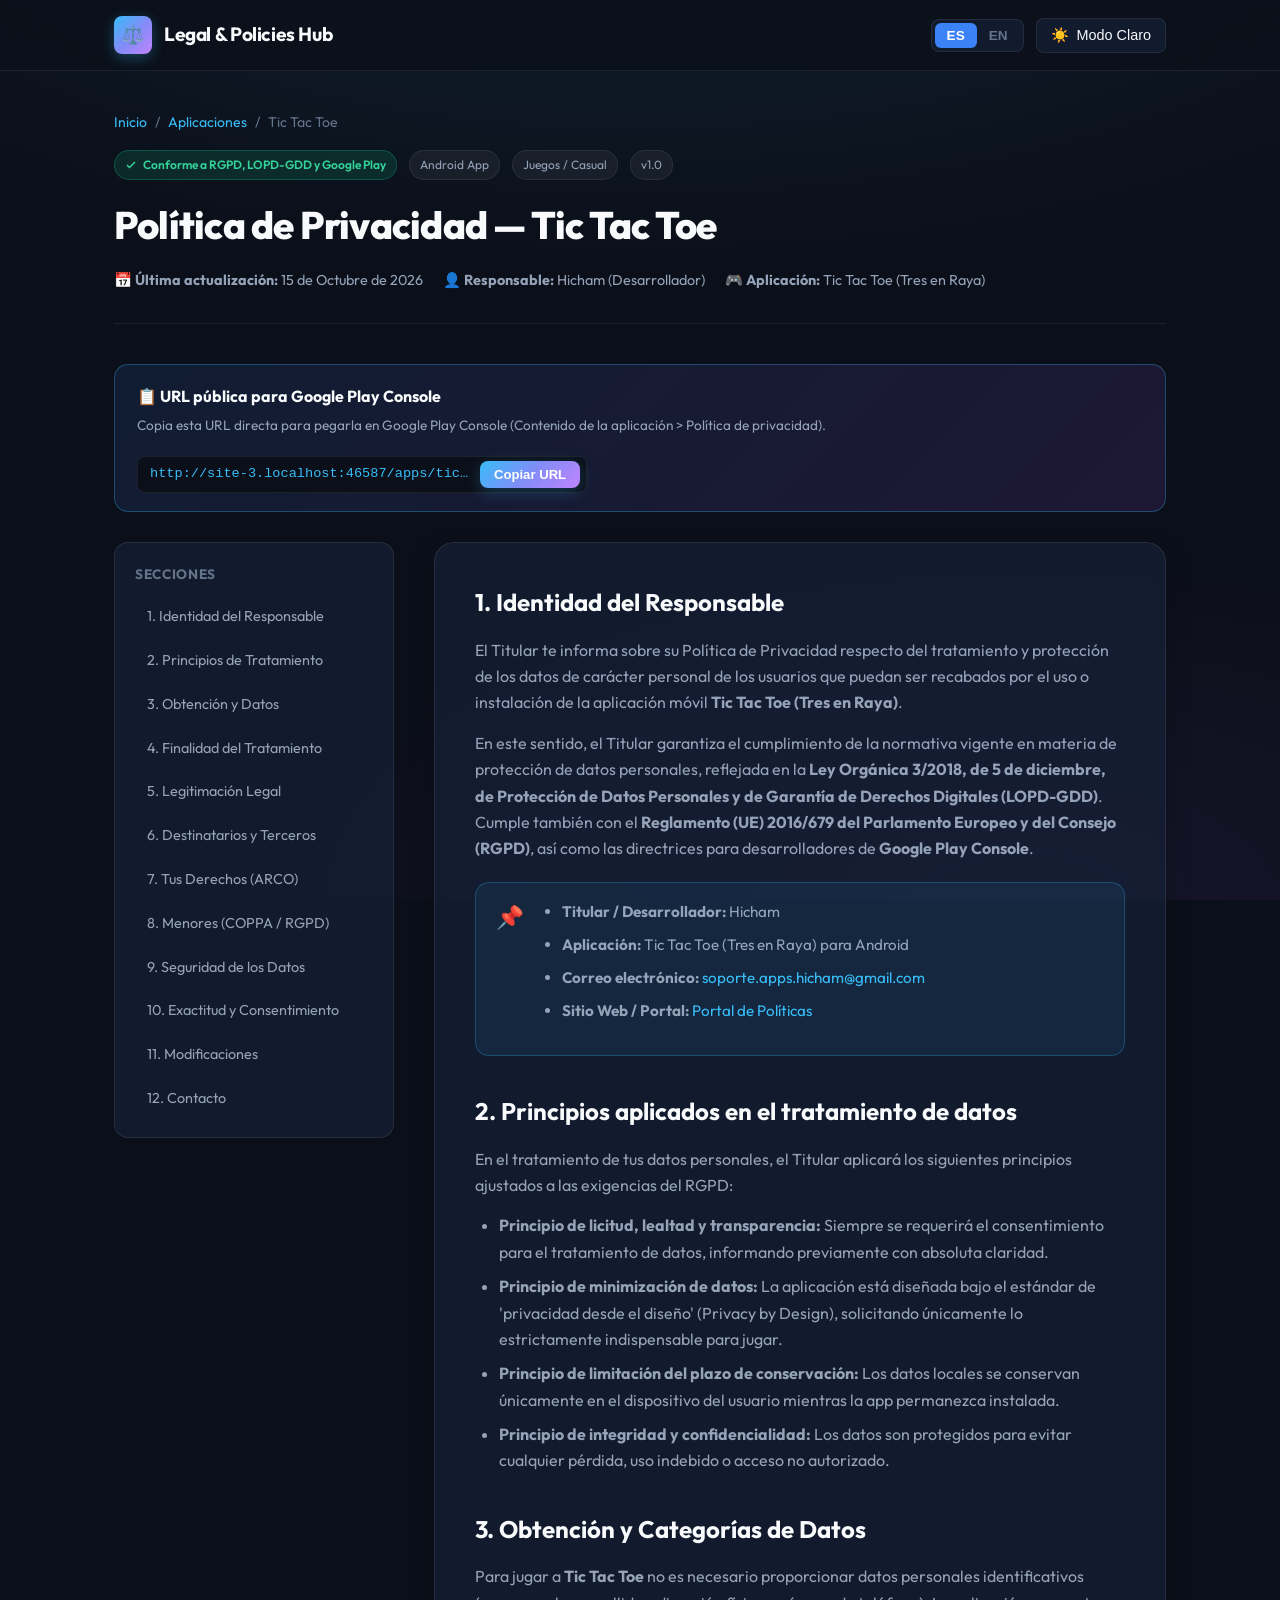
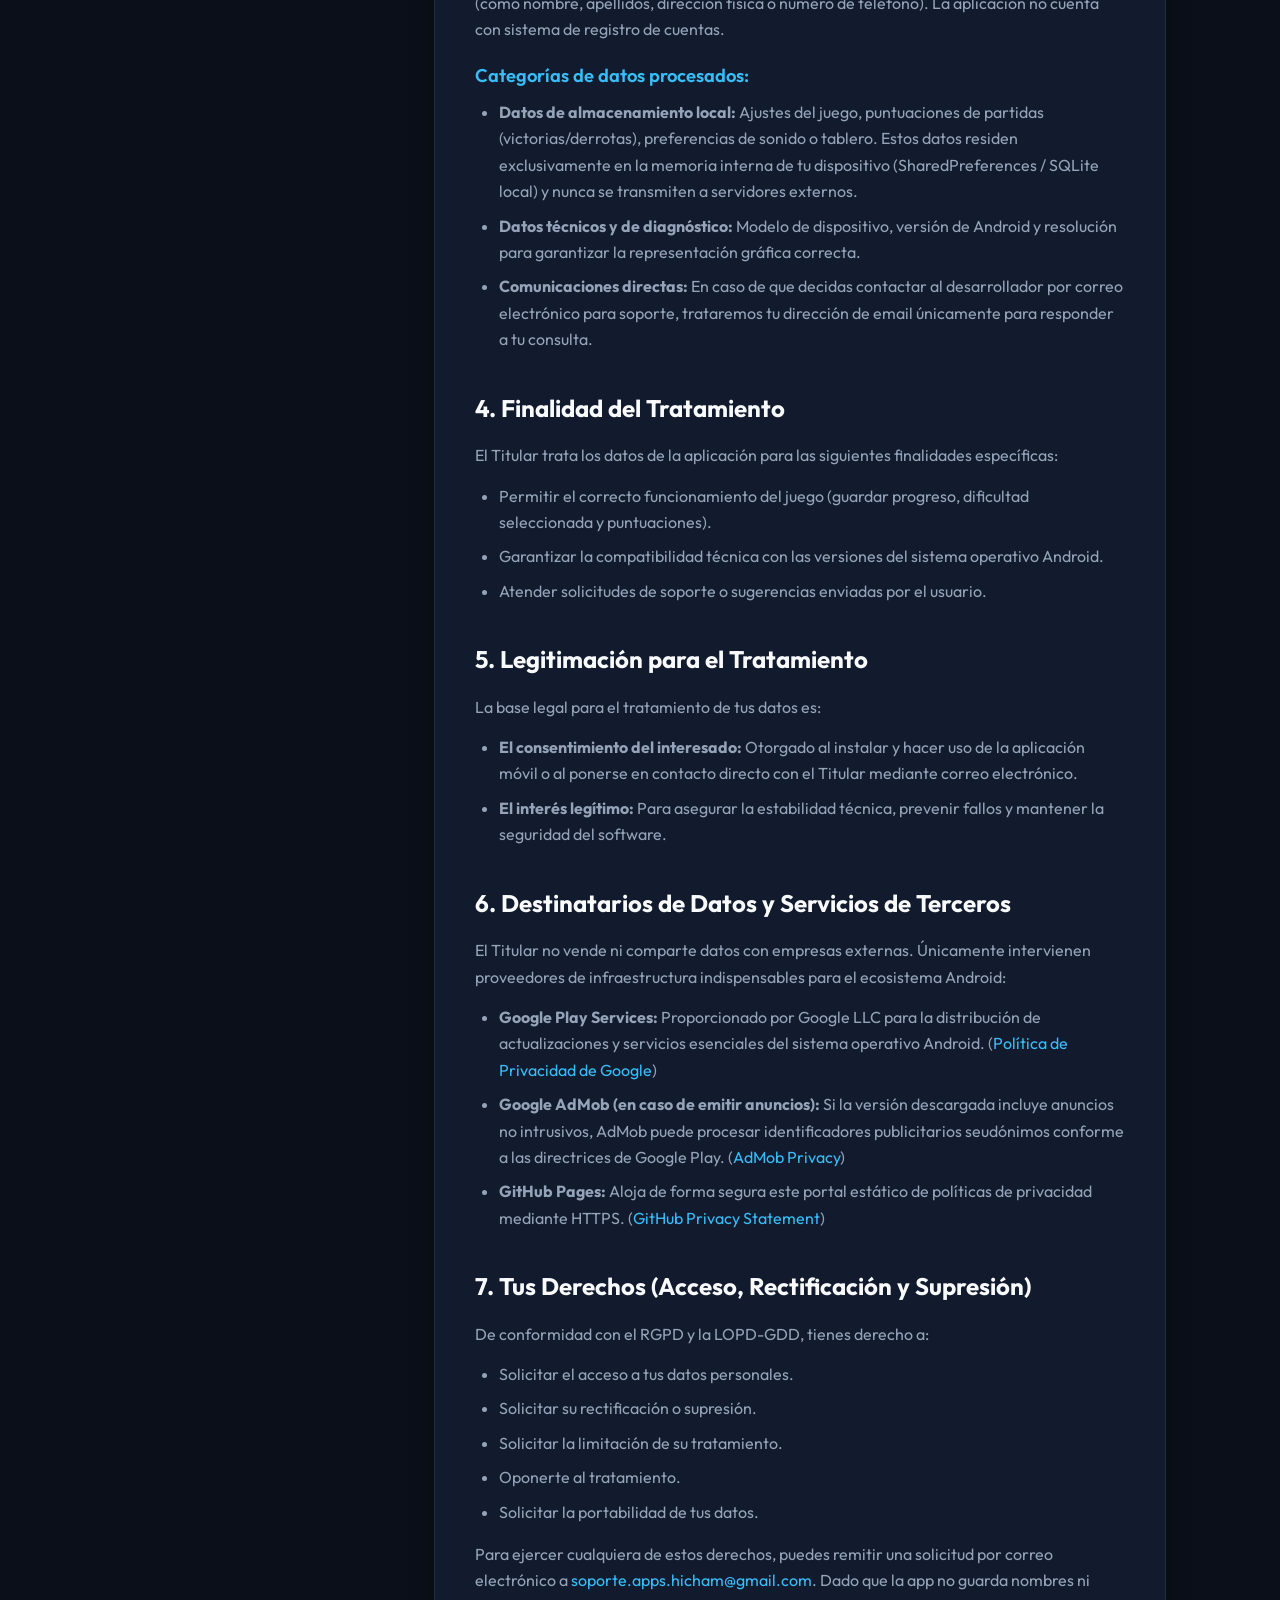
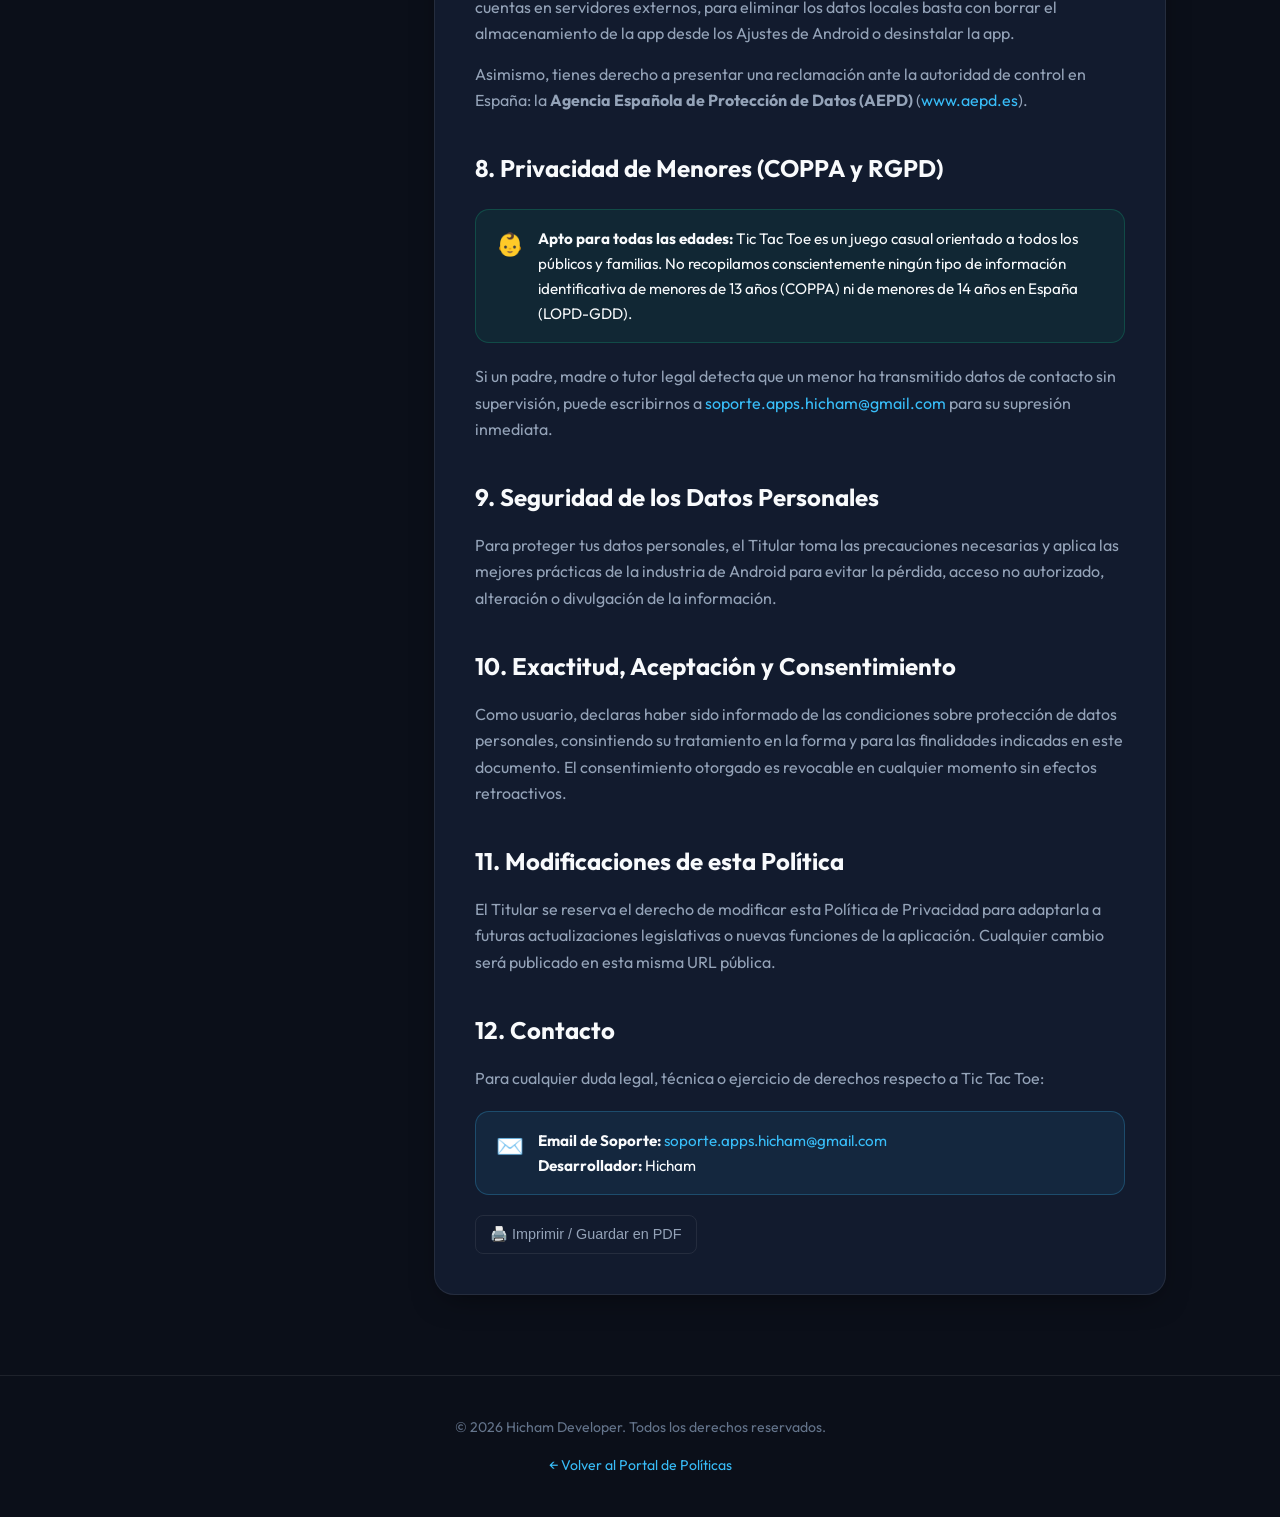
==== apps/tic-tac-toe/index.html @ a48955bd "feat: tic tac toe" ====
<!DOCTYPE html>
<html lang="es">
<head>
  <meta charset="UTF-8">
  <meta name="viewport" content="width=device-width, initial-scale=1.0">
  <title>Política de Privacidad | Tic Tac Toe (Tres en Raya)</title>
  <meta name="description" content="Política de Privacidad oficial para la app Tic Tac Toe conforme al RGPD (UE 2016/679), LOPD-GDD (Ley Orgánica 3/2018) y directrices de Google Play Console.">
  <link rel="preconnect" href="https://fonts.googleapis.com">
  <link rel="preconnect" href="https://fonts.gstatic.com" crossorigin>
  <link href="https://fonts.googleapis.com/css2?family=Outfit:wght@400;500;600;700;800&family=Inter:wght@400;500;600&display=swap" rel="stylesheet">
  <link rel="stylesheet" href="../../assets/css/styles.css">
</head>
<body>

  <!-- Navigation -->
  <header class="navbar">
    <div class="container nav-content">
      <a href="../../index.html" class="brand-link">
        <div class="brand-icon">⚖️</div>
        <div>
          <span class="brand-title">Legal & Policies Hub</span>
        </div>
      </a>
      <div class="nav-actions">
        <div class="lang-selector">
          <button type="button" class="lang-btn active" data-lang="es" onclick="setLanguage('es')">ES</button>
          <button type="button" class="lang-btn" data-lang="en" onclick="setLanguage('en')">EN</button>
        </div>
        <button id="theme-toggle-btn" class="control-btn" onclick="toggleTheme()" aria-label="Cambiar tema">
          <span>☀️</span> Modo Claro
        </button>
      </div>
    </div>
  </header>

  <main class="container">
    <!-- Header -->
    <section class="policy-header">
      <nav class="policy-breadcrumb" aria-label="Migas de pan">
        <a href="../../index.html" data-lang-es="Inicio" data-lang-en="Home">Inicio</a>
        <span>/</span>
        <a href="../../index.html#apps-container" data-lang-es="Aplicaciones" data-lang-en="Apps">Aplicaciones</a>
        <span>/</span>
        <span>Tic Tac Toe</span>
      </nav>

      <div class="policy-badge-row">
        <span class="status-badge">
          <svg width="12" height="12" viewBox="0 0 24 24" fill="none" stroke="currentColor" stroke-width="3"><polyline points="20 6 9 17 4 12"></polyline></svg>
          <span data-lang-es="Conforme a RGPD, LOPD-GDD y Google Play" data-lang-en="GDPR, LOPD-GDD & Google Play Compliant">Conforme a RGPD, LOPD-GDD y Google Play</span>
        </span>
        <span class="tag-badge">Android App</span>
        <span class="tag-badge" data-lang-es="Juegos / Casual" data-lang-en="Casual Games">Juegos / Casual</span>
        <span class="tag-badge">v1.0</span>
      </div>

      <h1 class="policy-title" data-lang-es="Política de Privacidad — Tic Tac Toe" data-lang-en="Privacy Policy — Tic Tac Toe">
        Política de Privacidad — Tic Tac Toe
      </h1>

      <div class="policy-meta-info">
        <div>📅 <strong data-lang-es="Última actualización:" data-lang-en="Last updated:">Última actualización:</strong> 15 de Octubre de 2026</div>
        <div>👤 <strong data-lang-es="Responsable:" data-lang-en="Data Controller:">Responsable:</strong> Hicham (Desarrollador)</div>
        <div>🎮 <strong data-lang-es="Aplicación:" data-lang-en="Application:">Aplicación:</strong> Tic Tac Toe (Tres en Raya)</div>
      </div>
    </section>

    <!-- Google Play Direct Copy Banner -->
    <div class="google-play-banner">
      <div class="banner-text">
        <h4 data-lang-es="📋 URL pública para Google Play Console" data-lang-en="📋 Public URL for Google Play Console">📋 URL pública para Google Play Console</h4>
        <p data-lang-es="Copia esta URL directa para pegarla en Google Play Console (Contenido de la aplicación &gt; Política de privacidad)." data-lang-en="Copy this direct URL to paste into Google Play Console (App Content &gt; Privacy Policy).">
          Copia esta URL directa para pegarla en Google Play Console (Contenido de la aplicación &gt; Política de privacidad).
        </p>
      </div>
      <div class="url-box">
        <code id="current-page-url">https://tu-usuario.github.io/politics/apps/tic-tac-toe/</code>
        <button class="btn-primary" onclick="copyCurrentUrl()" style="padding: 6px 14px; font-size: 0.82rem;" data-lang-es="Copiar URL" data-lang-en="Copy URL">Copiar URL</button>
      </div>
    </div>

    <!-- Layout: Sidebar + Document Content -->
    <div class="policy-layout">
      <!-- Sidebar TOC -->
      <aside class="policy-sidebar">
        <div class="toc-title" data-lang-es="Secciones" data-lang-en="Sections">Secciones</div>
        <ul class="toc-nav">
          <li><a href="#responsable" class="toc-link" data-lang-es="1. Identidad del Responsable" data-lang-en="1. Identity of Controller">1. Identidad del Responsable</a></li>
          <li><a href="#principios" class="toc-link" data-lang-es="2. Principios de Tratamiento" data-lang-en="2. Data Principles">2. Principios de Tratamiento</a></li>
          <li><a href="#obtencion" class="toc-link" data-lang-es="3. Obtención y Datos" data-lang-en="3. Data Collection">3. Obtención y Datos</a></li>
          <li><a href="#finalidad" class="toc-link" data-lang-es="4. Finalidad del Tratamiento" data-lang-en="4. Purpose of Processing">4. Finalidad del Tratamiento</a></li>
          <li><a href="#legitimacion" class="toc-link" data-lang-es="5. Legitimación Legal" data-lang-en="5. Legal Basis">5. Legitimación Legal</a></li>
          <li><a href="#destinatarios" class="toc-link" data-lang-es="6. Destinatarios y Terceros" data-lang-en="6. Third-Party Services">6. Destinatarios y Terceros</a></li>
          <li><a href="#derechos" class="toc-link" data-lang-es="7. Tus Derechos (ARCO)" data-lang-en="7. Your Rights">7. Tus Derechos (ARCO)</a></li>
          <li><a href="#menores" class="toc-link" data-lang-es="8. Menores (COPPA / RGPD)" data-lang-en="8. Children's Privacy">8. Menores (COPPA / RGPD)</a></li>
          <li><a href="#seguridad" class="toc-link" data-lang-es="9. Seguridad de los Datos" data-lang-en="9. Security Measures">9. Seguridad de los Datos</a></li>
          <li><a href="#exactitud" class="toc-link" data-lang-es="10. Exactitud y Consentimiento" data-lang-en="10. Accuracy & Consent">10. Exactitud y Consentimiento</a></li>
          <li><a href="#cambios" class="toc-link" data-lang-es="11. Modificaciones" data-lang-en="11. Policy Changes">11. Modificaciones</a></li>
          <li><a href="#contacto" class="toc-link" data-lang-es="12. Contacto" data-lang-en="12. Contact Us">12. Contacto</a></li>
        </ul>
      </aside>

      <!-- Content -->
      <article class="policy-content">

        <!-- 1. Identidad del Responsable -->
        <section id="responsable" class="policy-section">
          <h2 data-lang-es="1. Identidad del Responsable" data-lang-en="1. Identity of Data Controller">1. Identidad del Responsable</h2>
          <p data-lang-es="El Titular te informa sobre su Política de Privacidad respecto del tratamiento y protección de los datos de carácter personal de los usuarios que puedan ser recabados por el uso o instalación de la aplicación móvil <strong>Tic Tac Toe (Tres en Raya)</strong>." data-lang-en="The Controller informs you about its Privacy Policy regarding the processing and protection of personal data that may be collected through the use or installation of the mobile application <strong>Tic Tac Toe</strong>.">
            El Titular te informa sobre su Política de Privacidad respecto del tratamiento y protección de los datos de carácter personal de los usuarios que puedan ser recabados por el uso o instalación de la aplicación móvil <strong>Tic Tac Toe (Tres en Raya)</strong>.
          </p>
          <p data-lang-es="En este sentido, el Titular garantiza el cumplimiento de la normativa vigente en materia de protección de datos personales, reflejada en la <strong>Ley Orgánica 3/2018, de 5 de diciembre, de Protección de Datos Personales y de Garantía de Derechos Digitales (LOPD-GDD)</strong>. Cumple también con el <strong>Reglamento (UE) 2016/679 del Parlamento Europeo y del Consejo (RGPD)</strong>, así como las directrices para desarrolladores de <strong>Google Play Console</strong>." data-lang-en="The Controller ensures compliance with current regulations on personal data protection under the <strong>Spanish Organic Law 3/2018 (LOPD-GDD)</strong>, the <strong>European Regulation (EU) 2016/679 (GDPR)</strong>, and <strong>Google Play Developer Policies</strong>.">
            En este sentido, el Titular garantiza el cumplimiento de la normativa vigente en materia de protección de datos personales, reflejada en la <strong>Ley Orgánica 3/2018, de 5 de diciembre, de Protección de Datos Personales y de Garantía de Derechos Digitales (LOPD-GDD)</strong>. Cumple también con el <strong>Reglamento (UE) 2016/679 del Parlamento Europeo y del Consejo (RGPD)</strong>, así como las directrices para desarrolladores de <strong>Google Play Console</strong>.
          </p>
          
          <div class="info-box">
            <span class="info-box-icon">📌</span>
            <div class="info-box-content">
              <ul>
                <li><strong>Titular / Desarrollador:</strong> Hicham</li>
                <li><strong>Aplicación:</strong> Tic Tac Toe (Tres en Raya) para Android</li>
                <li><strong>Correo electrónico:</strong> <a href="mailto:soporte.apps.hicham@gmail.com">soporte.apps.hicham@gmail.com</a></li>
                <li><strong>Sitio Web / Portal:</strong> <a href="../../index.html">Portal de Políticas</a></li>
              </ul>
            </div>
          </div>
        </section>

        <!-- 2. Principios -->
        <section id="principios" class="policy-section">
          <h2 data-lang-es="2. Principios aplicados en el tratamiento de datos" data-lang-en="2. Principles Applied in Data Processing">2. Principios aplicados en el tratamiento de datos</h2>
          <p data-lang-es="En el tratamiento de tus datos personales, el Titular aplicará los siguientes principios ajustados a las exigencias del RGPD:" data-lang-en="In processing your data, the Controller strictly applies the principles required by GDPR:">
            En el tratamiento de tus datos personales, el Titular aplicará los siguientes principios ajustados a las exigencias del RGPD:
          </p>
          <ul>
            <li data-lang-es="<strong>Principio de licitud, lealtad y transparencia:</strong> Siempre se requerirá el consentimiento para el tratamiento de datos, informando previamente con absoluta claridad." data-lang-en="<strong>Lawfulness, fairness, and transparency:</strong> Consent is always requested where required, providing complete prior transparency.">
              <strong>Principio de licitud, lealtad y transparencia:</strong> Siempre se requerirá el consentimiento para el tratamiento de datos, informando previamente con absoluta claridad.
            </li>
            <li data-lang-es="<strong>Principio de minimización de datos:</strong> La aplicación está diseñada bajo el estándar de 'privacidad desde el diseño' (Privacy by Design), solicitando únicamente lo estrictamente indispensable para jugar." data-lang-en="<strong>Data minimization:</strong> The application follows Privacy by Design, never requesting unnecessary personal information.">
              <strong>Principio de minimización de datos:</strong> La aplicación está diseñada bajo el estándar de "privacidad desde el diseño" (Privacy by Design), solicitando únicamente lo estrictamente indispensable para jugar.
            </li>
            <li data-lang-es="<strong>Principio de limitación del plazo de conservación:</strong> Los datos locales se conservan únicamente en el dispositivo del usuario mientras la app permanezca instalada." data-lang-en="<strong>Storage limitation:</strong> Local data is kept solely on the user's device while the application remains installed.">
              <strong>Principio de limitación del plazo de conservación:</strong> Los datos locales se conservan únicamente en el dispositivo del usuario mientras la app permanezca instalada.
            </li>
            <li data-lang-es="<strong>Principio de integridad y confidencialidad:</strong> Los datos son protegidos para evitar cualquier pérdida, uso indebido o acceso no autorizado." data-lang-en="<strong>Integrity and confidentiality:</strong> Data is handled ensuring security and preventing unauthorized access.">
              <strong>Principio de integridad y confidencialidad:</strong> Los datos son protegidos para evitar cualquier pérdida, uso indebido o acceso no autorizado.
            </li>
          </ul>
        </section>

        <!-- 3. Obtención de datos personales -->
        <section id="obtencion" class="policy-section">
          <h2 data-lang-es="3. Obtención y Categorías de Datos" data-lang-en="3. Data Collection & Categories">3. Obtención y Categorías de Datos</h2>
          <p data-lang-es="Para jugar a <strong>Tic Tac Toe</strong> no es necesario proporcionar datos personales identificativos (como nombre, apellidos, dirección física o número de teléfono). La aplicación no cuenta con sistema de registro de cuentas." data-lang-en="Using <strong>Tic Tac Toe</strong> does not require personal identifying details (like your name, address, or phone number). The app requires no user accounts.">
            Para jugar a <strong>Tic Tac Toe</strong> no es necesario proporcionar datos personales identificativos (como nombre, apellidos, dirección física o número de teléfono). La aplicación no cuenta con sistema de registro de cuentas.
          </p>

          <h3 data-lang-es="Categorías de datos procesados:" data-lang-en="Categories of data processed:">Categorías de datos procesados:</h3>
          <ul>
            <li data-lang-es="<strong>Datos de almacenamiento local:</strong> Ajustes del juego, puntuaciones de partidas (victorias/derrotas), preferencias de sonido o tablero. Estos datos residen exclusivamente en la memoria interna de tu dispositivo (SharedPreferences / SQLite local) y nunca se transmiten a servidores externos." data-lang-en="<strong>Local Storage Data:</strong> Game settings, match statistics (wins/losses), audio preferences. Stored strictly in local internal memory and never sent to remote servers.">
              <strong>Datos de almacenamiento local:</strong> Ajustes del juego, puntuaciones de partidas (victorias/derrotas), preferencias de sonido o tablero. Estos datos residen exclusivamente en la memoria interna de tu dispositivo y nunca se transmiten a servidores externos.
            </li>
            <li data-lang-es="<strong>Datos técnicos y de diagnóstico:</strong> Modelo de dispositivo, versión de Android y resolución para garantizar la representación gráfica correcta." data-lang-en="<strong>Technical Diagnostics:</strong> Device model, Android OS version, and screen resolution to ensure correct UI rendering.">
              <strong>Datos técnicos y de diagnóstico:</strong> Modelo de dispositivo, versión de Android y resolución para garantizar la representación gráfica correcta.
            </li>
            <li data-lang-es="<strong>Comunicaciones directas:</strong> En caso de que decidas contactar al desarrollador por correo electrónico para soporte, trataremos tu dirección de email únicamente para responder a tu consulta." data-lang-en="<strong>Support Communications:</strong> If you contact the developer via email, we process your address solely to resolve your inquiry.">
              <strong>Comunicaciones directas:</strong> En caso de que decidas contactar al desarrollador por correo electrónico para soporte, trataremos tu dirección de email únicamente para responder a tu consulta.
            </li>
          </ul>
        </section>

        <!-- 4. Finalidad del tratamiento -->
        <section id="finalidad" class="policy-section">
          <h2 data-lang-es="4. Finalidad del Tratamiento" data-lang-en="4. Purpose of Data Processing">4. Finalidad del Tratamiento</h2>
          <p data-lang-es="El Titular trata los datos de la aplicación para las siguientes finalidades específicas:" data-lang-en="The Controller processes application data for the following specific purposes:">
            El Titular trata los datos de la aplicación para las siguientes finalidades específicas:
          </p>
          <ul>
            <li data-lang-es="Permitir el correcto funcionamiento del juego (guardar progreso, dificultad seleccionada y puntuaciones)." data-lang-en="Enable smooth game functionality (saving local scores and chosen difficulty).">
              Permitir el correcto funcionamiento del juego (guardar progreso, dificultad seleccionada y puntuaciones).
            </li>
            <li data-lang-es="Garantizar la compatibilidad técnica con las versiones del sistema operativo Android." data-lang-en="Ensure technical compatibility across Android OS versions.">
              Garantizar la compatibilidad técnica con las versiones del sistema operativo Android.
            </li>
            <li data-lang-es="Atender solicitudes de soporte o sugerencias enviadas por el usuario." data-lang-en="Answer customer support requests or gameplay feedback.">
              Atender solicitudes de soporte o sugerencias enviadas por el usuario.
            </li>
          </ul>
        </section>

        <!-- 5. Legitimación -->
        <section id="legitimacion" class="policy-section">
          <h2 data-lang-es="5. Legitimación para el Tratamiento" data-lang-en="5. Legal Basis for Processing">5. Legitimación para el Tratamiento</h2>
          <p data-lang-es="La base legal para el tratamiento de tus datos es:" data-lang-en="The legal basis for processing your data is:">
            La base legal para el tratamiento de tus datos es:
          </p>
          <ul>
            <li data-lang-es="<strong>El consentimiento del interesado:</strong> Otorgado al instalar y hacer uso de la aplicación móvil o al ponerse en contacto directo con el Titular mediante correo electrónico." data-lang-en="<strong>The data subject's consent:</strong> Granted by installing and launching the application, or by sending a direct support inquiry.">
              <strong>El consentimiento del interesado:</strong> Otorgado al instalar y hacer uso de la aplicación móvil o al ponerse en contacto directo con el Titular mediante correo electrónico.
            </li>
            <li data-lang-es="<strong>El interés legítimo:</strong> Para asegurar la estabilidad técnica, prevenir fallos y mantener la seguridad del software." data-lang-en="<strong>Legitimate interest:</strong> To maintain software stability, prevent app crashes, and uphold software security.">
              <strong>El interés legítimo:</strong> Para asegurar la estabilidad técnica, prevenir fallos y mantener la seguridad del software.
            </li>
          </ul>
        </section>

        <!-- 6. Destinatarios y Terceros -->
        <section id="destinatarios" class="policy-section">
          <h2 data-lang-es="6. Destinatarios de Datos y Servicios de Terceros" data-lang-en="6. Recipients and Third Parties">6. Destinatarios de Datos y Servicios de Terceros</h2>
          <p data-lang-es="El Titular no vende ni comparte datos con empresas externas. Únicamente intervienen proveedores de infraestructura indispensables para el ecosistema Android:" data-lang-en="The Controller does not sell or share data. Only essential platform infrastructure providers are involved:">
            El Titular no vende ni comparte datos con empresas externas. Únicamente intervienen proveedores de infraestructura indispensables para el ecosistema Android:
          </p>
          <ul>
            <li>
              <strong>Google Play Services:</strong> 
              <span data-lang-es="Proporcionado por Google LLC para la distribución de actualizaciones y servicios esenciales del sistema operativo Android." data-lang-en="Provided by Google LLC for update delivery and baseline Android OS runtime services.">Proporcionado por Google LLC para la distribución de actualizaciones y servicios esenciales del sistema operativo Android.</span>
              (<a href="https://policies.google.com/privacy" target="_blank" rel="noopener noreferrer">Política de Privacidad de Google</a>)
            </li>
            <li>
              <strong>Google AdMob (en caso de emitir anuncios):</strong> 
              <span data-lang-es="Si la versión descargada incluye anuncios no intrusivos, AdMob puede procesar identificadores publicitarios seudónimos conforme a las directrices de Google Play." data-lang-en="If the app displays non-intrusive ads, AdMob may handle pseudonymous advertising IDs according to Google Play guidelines.">Si la versión descargada incluye anuncios no intrusivos, AdMob puede procesar identificadores publicitarios seudónimos conforme a las directrices de Google Play.</span>
              (<a href="https://policies.google.com/technologies/ads" target="_blank" rel="noopener noreferrer">AdMob Privacy</a>)
            </li>
            <li>
              <strong>GitHub Pages:</strong> 
              <span data-lang-es="Aloja de forma segura este portal estático de políticas de privacidad mediante HTTPS." data-lang-en="Securely hosts this static privacy policy portal via HTTPS.">Aloja de forma segura este portal estático de políticas de privacidad mediante HTTPS.</span>
              (<a href="https://docs.github.com/en/site-policy/privacy-policies/github-privacy-statement" target="_blank" rel="noopener noreferrer">GitHub Privacy Statement</a>)
            </li>
          </ul>
        </section>

        <!-- 7. Tus Derechos -->
        <section id="derechos" class="policy-section">
          <h2 data-lang-es="7. Tus Derechos (Acceso, Rectificación y Supresión)" data-lang-en="7. Your Rights (ARCO-POL)">7. Tus Derechos (Acceso, Rectificación y Supresión)</h2>
          <p data-lang-es="De conformidad con el RGPD y la LOPD-GDD, tienes derecho a:" data-lang-en="In accordance with GDPR and LOPD-GDD, you have the right to:">
            De conformidad con el RGPD y la LOPD-GDD, tienes derecho a:
          </p>
          <ul>
            <li data-lang-es="Solicitar el acceso a tus datos personales." data-lang-en="Request access to your personal data.">Solicitar el acceso a tus datos personales.</li>
            <li data-lang-es="Solicitar su rectificación o supresión." data-lang-en="Request rectification or erasure.">Solicitar su rectificación o supresión.</li>
            <li data-lang-es="Solicitar la limitación de su tratamiento." data-lang-en="Request limitation of processing.">Solicitar la limitación de su tratamiento.</li>
            <li data-lang-es="Oponerte al tratamiento." data-lang-en="Object to processing.">Oponerte al tratamiento.</li>
            <li data-lang-es="Solicitar la portabilidad de tus datos." data-lang-en="Request data portability.">Solicitar la portabilidad de tus datos.</li>
          </ul>
          <p data-lang-es="Para ejercer cualquiera de estos derechos, puedes remitir una solicitud por correo electrónico a <a href='mailto:soporte.apps.hicham@gmail.com'>soporte.apps.hicham@gmail.com</a>. Dado que la app no guarda nombres ni cuentas en servidores externos, para eliminar los datos locales basta con borrar el almacenamiento de la app desde los Ajustes de Android o desinstalar la app." data-lang-en="To exercise these rights, email us at <a href='mailto:soporte.apps.hicham@gmail.com'>soporte.apps.hicham@gmail.com</a>. Since the app stores no personal accounts remotely, clearing app storage via Android Settings or uninstalling the app permanently erases all local data.">
            Para ejercer cualquiera de estos derechos, puedes remitir una solicitud por correo electrónico a <a href="mailto:soporte.apps.hicham@gmail.com">soporte.apps.hicham@gmail.com</a>. Dado que la app no guarda nombres ni cuentas en servidores externos, para eliminar los datos locales basta con borrar el almacenamiento de la app desde los Ajustes de Android o desinstalar la app.
          </p>
          <p data-lang-es="Asimismo, tienes derecho a presentar una reclamación ante la autoridad de control en España: la <strong>Agencia Española de Protección de Datos (AEPD)</strong> (<a href='https://www.aepd.es' target='_blank' rel='noopener noreferrer'>www.aepd.es</a>)." data-lang-en="You also have the right to lodge a complaint with the supervisory authority: the <strong>Spanish Data Protection Agency (AEPD)</strong> (<a href='https://www.aepd.es' target='_blank' rel='noopener noreferrer'>www.aepd.es</a>).">
            Asimismo, tienes derecho a presentar una reclamación ante la autoridad de control en España: la <strong>Agencia Española de Protección de Datos (AEPD)</strong> (<a href="https://www.aepd.es" target="_blank" rel="noopener noreferrer">www.aepd.es</a>).
          </p>
        </section>

        <!-- 8. Privacidad de Menores -->
        <section id="menores" class="policy-section">
          <h2 data-lang-es="8. Privacidad de Menores (COPPA y RGPD)" data-lang-en="8. Children's Privacy (COPPA & GDPR)">8. Privacidad de Menores (COPPA y RGPD)</h2>
          <div class="info-box alert-success">
            <span class="info-box-icon">👶</span>
            <div class="info-box-content" data-lang-es="<strong>Apto para todas las edades:</strong> Tic Tac Toe es un juego casual orientado a todos los públicos y familias. No recopilamos conscientemente ningún tipo de información identificativa de menores de 13 años (COPPA) ni de menores de 14 años en España (LOPD-GDD)." data-lang-en="<strong>Family Friendly:</strong> Tic Tac Toe is suitable for all ages. We do not knowingly collect personal information from children under 13 (COPPA) or under 14 in Spain (LOPD-GDD).">
              <strong>Apto para todas las edades:</strong> Tic Tac Toe es un juego casual orientado a todos los públicos y familias. No recopilamos conscientemente ningún tipo de información identificativa de menores de 13 años (COPPA) ni de menores de 14 años en España (LOPD-GDD).
            </div>
          </div>
          <p data-lang-es="Si un padre, madre o tutor legal detecta que un menor ha transmitido datos de contacto sin supervisión, puede escribirnos a <a href='mailto:soporte.apps.hicham@gmail.com'>soporte.apps.hicham@gmail.com</a> para su supresión inmediata." data-lang-en="If a parent or guardian discovers a minor transmitted personal information without supervision, please notify us at <a href='mailto:soporte.apps.hicham@gmail.com'>soporte.apps.hicham@gmail.com</a> for immediate deletion.">
            Si un padre, madre o tutor legal detecta que un menor ha transmitido datos de contacto sin supervisión, puede escribirnos a <a href="mailto:soporte.apps.hicham@gmail.com">soporte.apps.hicham@gmail.com</a> para su supresión inmediata.
          </p>
        </section>

        <!-- 9. Seguridad -->
        <section id="seguridad" class="policy-section">
          <h2 data-lang-es="9. Seguridad de los Datos Personales" data-lang-en="9. Security of Personal Data">9. Seguridad de los Datos Personales</h2>
          <p data-lang-es="Para proteger tus datos personales, el Titular toma las precauciones necesarias y aplica las mejores prácticas de la industria de Android para evitar la pérdida, acceso no autorizado, alteración o divulgación de la información." data-lang-en="To safeguard user information, the Controller takes necessary precautions and adheres to Android security best practices to prevent unauthorized access or disclosure.">
            Para proteger tus datos personales, el Titular toma las precauciones necesarias y aplica las mejores prácticas de la industria de Android para evitar la pérdida, acceso no autorizado, alteración o divulgación de la información.
          </p>
        </section>

        <!-- 10. Exactitud y Consentimiento -->
        <section id="exactitud" class="policy-section">
          <h2 data-lang-es="10. Exactitud, Aceptación y Consentimiento" data-lang-en="10. Accuracy, Acceptance & Consent">10. Exactitud, Aceptación y Consentimiento</h2>
          <p data-lang-es="Como usuario, declaras haber sido informado de las condiciones sobre protección de datos personales, consintiendo su tratamiento en la forma y para las finalidades indicadas en este documento. El consentimiento otorgado es revocable en cualquier momento sin efectos retroactivos." data-lang-en="As a user, you acknowledge being informed of the data protection conditions, consenting to processing for the purposes outlined. Consent may be revoked at any time without retroactive effects.">
            Como usuario, declaras haber sido informado de las condiciones sobre protección de datos personales, consintiendo su tratamiento en la forma y para las finalidades indicadas en este documento. El consentimiento otorgado es revocable en cualquier momento sin efectos retroactivos.
          </p>
        </section>

        <!-- 11. Cambios -->
        <section id="cambios" class="policy-section">
          <h2 data-lang-es="11. Modificaciones de esta Política" data-lang-en="11. Policy Changes">11. Modificaciones de esta Política</h2>
          <p data-lang-es="El Titular se reserva el derecho de modificar esta Política de Privacidad para adaptarla a futuras actualizaciones legislativas o nuevas funciones de la aplicación. Cualquier cambio será publicado en esta misma URL pública." data-lang-en="The Controller reserves the right to modify this Privacy Policy to comply with legal updates or new application features. Any modifications will be published directly on this public URL.">
            El Titular se reserva el derecho de modificar esta Política de Privacidad para adaptarla a futuras actualizaciones legislativas o nuevas funciones de la aplicación. Cualquier cambio será publicado en esta misma URL pública.
          </p>
        </section>

        <!-- 12. Contacto -->
        <section id="contacto" class="policy-section">
          <h2 data-lang-es="12. Contacto" data-lang-en="12. Contact Us">12. Contacto</h2>
          <p data-lang-es="Para cualquier duda legal, técnica o ejercicio de derechos respecto a Tic Tac Toe:" data-lang-en="For any legal or technical inquiries regarding Tic Tac Toe:">
            Para cualquier duda legal, técnica o ejercicio de derechos respecto a Tic Tac Toe:
          </p>
          <div class="info-box">
            <span class="info-box-icon">✉️</span>
            <div class="info-box-content">
              <strong>Email de Soporte:</strong> <a href="mailto:soporte.apps.hicham@gmail.com">soporte.apps.hicham@gmail.com</a><br>
              <strong>Desarrollador:</strong> Hicham
            </div>
          </div>
          <div style="margin-top: 20px;">
            <button class="btn-secondary" onclick="window.print()" data-lang-es="🖨️ Imprimir / Guardar en PDF" data-lang-en="🖨️ Print / Save as PDF">
              🖨️ Imprimir / Guardar en PDF
            </button>
          </div>
        </section>

      </article>
    </div>
  </main>

  <footer>
    <div class="container footer-content">
      <p data-lang-es="&copy; 2026 Hicham Developer. Todos los derechos reservados." data-lang-en="&copy; 2026 Hicham Developer. All rights reserved.">&copy; 2026 Hicham Developer. Todos los derechos reservados.</p>
      <p><a href="../../index.html" data-lang-es="← Volver al Portal de Políticas" data-lang-en="← Back to Policies Hub">← Volver al Portal de Políticas</a></p>
    </div>
  </footer>

  <script src="../../assets/js/app.js"></script>
</body>
</html>
---- assets/css/styles.css ----
:root {
  --font-family: 'Outfit', 'Inter', -apple-system, BlinkMacSystemFont, 'Segoe UI', Roboto, sans-serif;
  
  /* Color Palette - Modern Dark default with vivid accents */
  --bg-primary: #0b0f19;
  --bg-secondary: #131b2e;
  --bg-card: rgba(22, 33, 56, 0.7);
  --bg-card-hover: rgba(30, 45, 77, 0.85);
  --border-color: rgba(255, 255, 255, 0.08);
  --border-hover: rgba(56, 189, 248, 0.3);
  
  --text-primary: #f8fafc;
  --text-secondary: #94a3b8;
  --text-muted: #64748b;
  
  --accent-cyan: #38bdf8;
  --accent-purple: #a855f7;
  --accent-blue: #3b82f6;
  --accent-emerald: #10b981;
  --accent-gradient: linear-gradient(135deg, #38bdf8 0%, #818cf8 50%, #c084fc 100%);
  
  --badge-bg: rgba(56, 189, 248, 0.12);
  --badge-text: #7dd3fc;
  
  --radius-sm: 8px;
  --radius-md: 14px;
  --radius-lg: 20px;
  --shadow-glow: 0 0 35px -5px rgba(56, 189, 248, 0.15);
  --shadow-card: 0 10px 30px -10px rgba(0, 0, 0, 0.5);
  
  --transition: all 0.25s cubic-bezier(0.4, 0, 0.2, 1);
}

[data-theme="light"] {
  --bg-primary: #f8fafc;
  --bg-secondary: #ffffff;
  --bg-card: rgba(255, 255, 255, 0.9);
  --bg-card-hover: #ffffff;
  --border-color: rgba(0, 0, 0, 0.08);
  --border-hover: rgba(37, 99, 235, 0.35);
  
  --text-primary: #0f172a;
  --text-secondary: #475569;
  --text-muted: #94a3b8;
  
  --badge-bg: rgba(37, 99, 235, 0.1);
  --badge-text: #2563eb;
  --shadow-glow: 0 0 35px -5px rgba(37, 99, 235, 0.12);
  --shadow-card: 0 10px 25px -10px rgba(0, 0, 0, 0.08);
}

* {
  box-sizing: border-box;
  margin: 0;
  padding: 0;
}

body {
  font-family: var(--font-family);
  background-color: var(--bg-primary);
  color: var(--text-primary);
  min-height: 100vh;
  line-height: 1.65;
  -webkit-font-smoothing: antialiased;
  background-image: 
    radial-gradient(ellipse 80% 50% at 50% -20%, rgba(56, 189, 248, 0.12), transparent),
    radial-gradient(ellipse 60% 40% at 80% 100%, rgba(168, 85, 247, 0.08), transparent);
  background-attachment: fixed;
}

a {
  color: var(--accent-cyan);
  text-decoration: none;
  transition: var(--transition);
}

a:hover {
  text-decoration: underline;
}

/* Container */
.container {
  max-width: 1100px;
  margin: 0 auto;
  padding: 0 24px;
}

/* Header & Navigation */
.navbar {
  position: sticky;
  top: 0;
  z-index: 100;
  backdrop-filter: blur(16px);
  -webkit-backdrop-filter: blur(16px);
  background: rgba(11, 15, 25, 0.75);
  border-bottom: 1px solid var(--border-color);
  padding: 16px 0;
}

[data-theme="light"] .navbar {
  background: rgba(248, 250, 252, 0.85);
}

.nav-content {
  display: flex;
  align-items: center;
  justify-content: space-between;
}

.brand-link {
  display: flex;
  align-items: center;
  gap: 12px;
  text-decoration: none;
  color: var(--text-primary);
}

.brand-icon {
  width: 38px;
  height: 38px;
  background: var(--accent-gradient);
  border-radius: var(--radius-sm);
  display: flex;
  align-items: center;
  justify-content: center;
  color: #fff;
  font-weight: 700;
  font-size: 1.1rem;
  box-shadow: 0 4px 14px rgba(56, 189, 248, 0.3);
}

.brand-title {
  font-size: 1.2rem;
  font-weight: 700;
  letter-spacing: -0.02em;
}

.brand-badge {
  font-size: 0.75rem;
  padding: 2px 8px;
  border-radius: 9999px;
  background: var(--badge-bg);
  color: var(--badge-text);
  font-weight: 600;
}

.nav-actions {
  display: flex;
  align-items: center;
  gap: 12px;
}

/* Buttons & Controls */
.control-btn {
  background: var(--bg-card);
  border: 1px solid var(--border-color);
  color: var(--text-primary);
  padding: 8px 14px;
  border-radius: var(--radius-sm);
  cursor: pointer;
  font-size: 0.9rem;
  font-weight: 500;
  display: inline-flex;
  align-items: center;
  gap: 8px;
  transition: var(--transition);
}

.control-btn:hover {
  background: var(--bg-card-hover);
  border-color: var(--border-hover);
  transform: translateY(-1px);
}

.lang-selector {
  display: flex;
  background: var(--bg-card);
  border: 1px solid var(--border-color);
  border-radius: var(--radius-sm);
  padding: 3px;
}

.lang-btn {
  background: transparent;
  border: none;
  color: var(--text-muted);
  padding: 5px 12px;
  font-size: 0.85rem;
  font-weight: 600;
  border-radius: 6px;
  cursor: pointer;
  transition: var(--transition);
}

.lang-btn.active {
  background: var(--accent-blue);
  color: #fff;
}

/* Hero Section */
.hero {
  padding: 60px 0 35px;
  text-align: center;
}

.hero-tag {
  display: inline-flex;
  align-items: center;
  gap: 8px;
  padding: 6px 14px;
  background: var(--badge-bg);
  color: var(--badge-text);
  border-radius: 9999px;
  font-size: 0.85rem;
  font-weight: 600;
  margin-bottom: 20px;
  border: 1px solid rgba(56, 189, 248, 0.2);
}

.hero-title {
  font-size: 2.75rem;
  font-weight: 800;
  letter-spacing: -0.03em;
  line-height: 1.15;
  margin-bottom: 16px;
  background: var(--accent-gradient);
  -webkit-background-clip: text;
  -webkit-text-fill-color: transparent;
}

.hero-description {
  font-size: 1.15rem;
  color: var(--text-secondary);
  max-width: 650px;
  margin: 0 auto 30px;
}

/* Search and Filters */
.search-wrapper {
  max-width: 500px;
  margin: 0 auto 40px;
  position: relative;
}

.search-input {
  width: 100%;
  padding: 14px 20px 14px 44px;
  background: var(--bg-card);
  border: 1px solid var(--border-color);
  border-radius: var(--radius-md);
  color: var(--text-primary);
  font-size: 0.95rem;
  outline: none;
  transition: var(--transition);
  box-shadow: var(--shadow-card);
}

.search-input:focus {
  border-color: var(--accent-cyan);
  box-shadow: 0 0 0 3px rgba(56, 189, 248, 0.2);
}

.search-icon {
  position: absolute;
  left: 16px;
  top: 50%;
  transform: translateY(-50%);
  color: var(--text-muted);
}

/* Cards Grid */
.apps-grid {
  display: grid;
  grid-template-columns: repeat(auto-fill, minmax(320px, 1fr));
  gap: 24px;
  margin-bottom: 60px;
}

.app-card {
  background: var(--bg-card);
  backdrop-filter: blur(12px);
  border: 1px solid var(--border-color);
  border-radius: var(--radius-lg);
  padding: 28px;
  display: flex;
  flex-direction: column;
  transition: var(--transition);
  position: relative;
  overflow: hidden;
  box-shadow: var(--shadow-card);
}

.app-card::before {
  content: '';
  position: absolute;
  top: 0;
  left: 0;
  right: 0;
  height: 4px;
  background: var(--accent-gradient);
  opacity: 0;
  transition: var(--transition);
}

.app-card:hover {
  transform: translateY(-4px);
  border-color: var(--border-hover);
  box-shadow: var(--shadow-glow);
}

.app-card:hover::before {
  opacity: 1;
}

.app-header {
  display: flex;
  align-items: center;
  gap: 16px;
  margin-bottom: 16px;
}

.app-avatar {
  width: 52px;
  height: 52px;
  border-radius: 14px;
  display: flex;
  align-items: center;
  justify-content: center;
  font-size: 1.6rem;
  background: rgba(56, 189, 248, 0.1);
  border: 1px solid rgba(56, 189, 248, 0.2);
  flex-shrink: 0;
}

.app-title-group h3 {
  font-size: 1.25rem;
  font-weight: 700;
  color: var(--text-primary);
}

.app-meta {
  font-size: 0.8rem;
  color: var(--text-muted);
}

.app-desc {
  font-size: 0.95rem;
  color: var(--text-secondary);
  line-height: 1.5;
  margin-bottom: 20px;
  flex-grow: 1;
}

.app-tags {
  display: flex;
  flex-wrap: wrap;
  gap: 6px;
  margin-bottom: 24px;
}

.tag-badge {
  font-size: 0.75rem;
  padding: 4px 10px;
  border-radius: 9999px;
  background: rgba(255, 255, 255, 0.05);
  color: var(--text-secondary);
  border: 1px solid var(--border-color);
}

.app-footer {
  display: flex;
  gap: 10px;
  padding-top: 16px;
  border-top: 1px solid var(--border-color);
}

.btn-primary {
  flex: 1;
  display: inline-flex;
  align-items: center;
  justify-content: center;
  gap: 8px;
  padding: 10px 16px;
  background: var(--accent-gradient);
  color: #fff;
  font-weight: 600;
  font-size: 0.9rem;
  border-radius: var(--radius-sm);
  text-decoration: none;
  box-shadow: 0 4px 15px rgba(56, 189, 248, 0.25);
  transition: var(--transition);
  border: none;
  cursor: pointer;
}

.btn-primary:hover {
  opacity: 0.92;
  transform: translateY(-1px);
  text-decoration: none;
}

.btn-secondary {
  display: inline-flex;
  align-items: center;
  justify-content: center;
  padding: 10px 14px;
  background: transparent;
  border: 1px solid var(--border-color);
  color: var(--text-secondary);
  border-radius: var(--radius-sm);
  font-size: 0.9rem;
  font-weight: 500;
  text-decoration: none;
  transition: var(--transition);
}

.btn-secondary:hover {
  background: var(--bg-card-hover);
  color: var(--text-primary);
  border-color: var(--border-hover);
  text-decoration: none;
}

/* Policy Document View */
.policy-header {
  padding: 40px 0 30px;
  border-bottom: 1px solid var(--border-color);
  margin-bottom: 40px;
}

.policy-breadcrumb {
  display: flex;
  align-items: center;
  gap: 8px;
  font-size: 0.88rem;
  color: var(--text-muted);
  margin-bottom: 16px;
}

.policy-badge-row {
  display: flex;
  align-items: center;
  gap: 12px;
  flex-wrap: wrap;
  margin-bottom: 14px;
}

.status-badge {
  display: inline-flex;
  align-items: center;
  gap: 6px;
  padding: 4px 10px;
  border-radius: 9999px;
  font-size: 0.75rem;
  font-weight: 600;
  background: rgba(16, 185, 129, 0.15);
  color: #34d399;
  border: 1px solid rgba(16, 185, 129, 0.3);
}

.policy-title {
  font-size: 2.4rem;
  font-weight: 800;
  letter-spacing: -0.02em;
  margin-bottom: 12px;
}

.policy-meta-info {
  display: flex;
  align-items: center;
  gap: 20px;
  color: var(--text-secondary);
  font-size: 0.9rem;
  flex-wrap: wrap;
}

.policy-layout {
  display: grid;
  grid-template-columns: 280px 1fr;
  gap: 40px;
  margin-bottom: 80px;
}

.policy-sidebar {
  position: sticky;
  top: 90px;
  align-self: start;
  background: var(--bg-card);
  border: 1px solid var(--border-color);
  border-radius: var(--radius-md);
  padding: 20px;
  max-height: calc(100vh - 120px);
  overflow-y: auto;
}

.toc-title {
  font-size: 0.85rem;
  font-weight: 700;
  text-transform: uppercase;
  letter-spacing: 0.05em;
  color: var(--text-muted);
  margin-bottom: 14px;
}

.toc-nav {
  list-style: none;
  display: flex;
  flex-direction: column;
  gap: 8px;
}

.toc-link {
  font-size: 0.9rem;
  color: var(--text-secondary);
  text-decoration: none;
  display: block;
  padding: 6px 10px;
  border-radius: 6px;
  border-left: 2px solid transparent;
  transition: var(--transition);
}

.toc-link:hover,
.toc-link.active {
  color: var(--accent-cyan);
  background: rgba(56, 189, 248, 0.08);
  border-left-color: var(--accent-cyan);
}

/* Policy Content */
.policy-content {
  background: var(--bg-card);
  border: 1px solid var(--border-color);
  border-radius: var(--radius-lg);
  padding: 40px;
  box-shadow: var(--shadow-card);
}

.policy-section {
  margin-bottom: 36px;
  scroll-margin-top: 100px;
}

.policy-section:last-child {
  margin-bottom: 0;
}

.policy-section h2 {
  font-size: 1.5rem;
  font-weight: 700;
  margin-bottom: 14px;
  color: var(--text-primary);
  display: flex;
  align-items: center;
  gap: 10px;
}

.policy-section h3 {
  font-size: 1.15rem;
  font-weight: 600;
  margin: 18px 0 8px;
  color: var(--accent-cyan);
}

.policy-section p {
  color: var(--text-secondary);
  margin-bottom: 14px;
  font-size: 1rem;
}

.policy-section ul,
.policy-section ol {
  margin-left: 24px;
  margin-bottom: 16px;
  color: var(--text-secondary);
}

.policy-section li {
  margin-bottom: 8px;
}

.info-box {
  background: rgba(56, 189, 248, 0.08);
  border: 1px solid rgba(56, 189, 248, 0.25);
  border-radius: var(--radius-md);
  padding: 16px 20px;
  margin: 20px 0;
  display: flex;
  gap: 14px;
  align-items: flex-start;
}

.info-box.alert-success {
  background: rgba(16, 185, 129, 0.08);
  border-color: rgba(16, 185, 129, 0.25);
}

.info-box-icon {
  font-size: 1.4rem;
  flex-shrink: 0;
}

.info-box-content {
  font-size: 0.95rem;
  color: var(--text-primary);
}

/* Copy URL bar for Google Play Console */
.google-play-banner {
  background: linear-gradient(135deg, rgba(59, 130, 246, 0.12), rgba(168, 85, 247, 0.12));
  border: 1px solid rgba(56, 189, 248, 0.3);
  border-radius: var(--radius-md);
  padding: 18px 22px;
  margin-bottom: 30px;
  display: flex;
  align-items: center;
  justify-content: space-between;
  gap: 20px;
  flex-wrap: wrap;
}

.banner-text h4 {
  font-size: 1rem;
  font-weight: 700;
  margin-bottom: 4px;
  color: var(--text-primary);
}

.banner-text p {
  font-size: 0.85rem;
  color: var(--text-secondary);
}

.url-box {
  display: flex;
  align-items: center;
  background: var(--bg-primary);
  border: 1px solid var(--border-color);
  border-radius: var(--radius-sm);
  padding: 4px 6px 4px 12px;
  gap: 10px;
  max-width: 100%;
}

.url-box code {
  font-family: monospace;
  font-size: 0.85rem;
  color: var(--accent-cyan);
  user-select: all;
  white-space: nowrap;
  overflow: hidden;
  text-overflow: ellipsis;
  max-width: 320px;
}

/* Footer */
footer {
  border-top: 1px solid var(--border-color);
  padding: 40px 0;
  text-align: center;
  color: var(--text-muted);
  font-size: 0.88rem;
}

.footer-content {
  display: flex;
  flex-direction: column;
  align-items: center;
  gap: 14px;
}

/* Toast */
.toast {
  position: fixed;
  bottom: 30px;
  right: 30px;
  background: #10b981;
  color: #fff;
  padding: 12px 20px;
  border-radius: var(--radius-sm);
  font-weight: 600;
  font-size: 0.9rem;
  box-shadow: 0 10px 25px rgba(0,0,0,0.3);
  transform: translateY(100px);
  opacity: 0;
  transition: all 0.3s cubic-bezier(0.4, 0, 0.2, 1);
  z-index: 999;
}

.toast.show {
  transform: translateY(0);
  opacity: 1;
}

/* Print styles */
@media print {
  .navbar, .policy-sidebar, .google-play-banner, .footer-content, .control-btn, .lang-selector {
    display: none !important;
  }
  body {
    background: #fff;
    color: #000;
  }
  .policy-layout {
    grid-template-columns: 1fr;
  }
  .policy-content {
    border: none;
    padding: 0;
    box-shadow: none;
  }
}

/* Responsive */
@media (max-width: 868px) {
  .policy-layout {
    grid-template-columns: 1fr;
  }
  .policy-sidebar {
    display: none;
  }
  .hero-title {
    font-size: 2.1rem;
  }
}
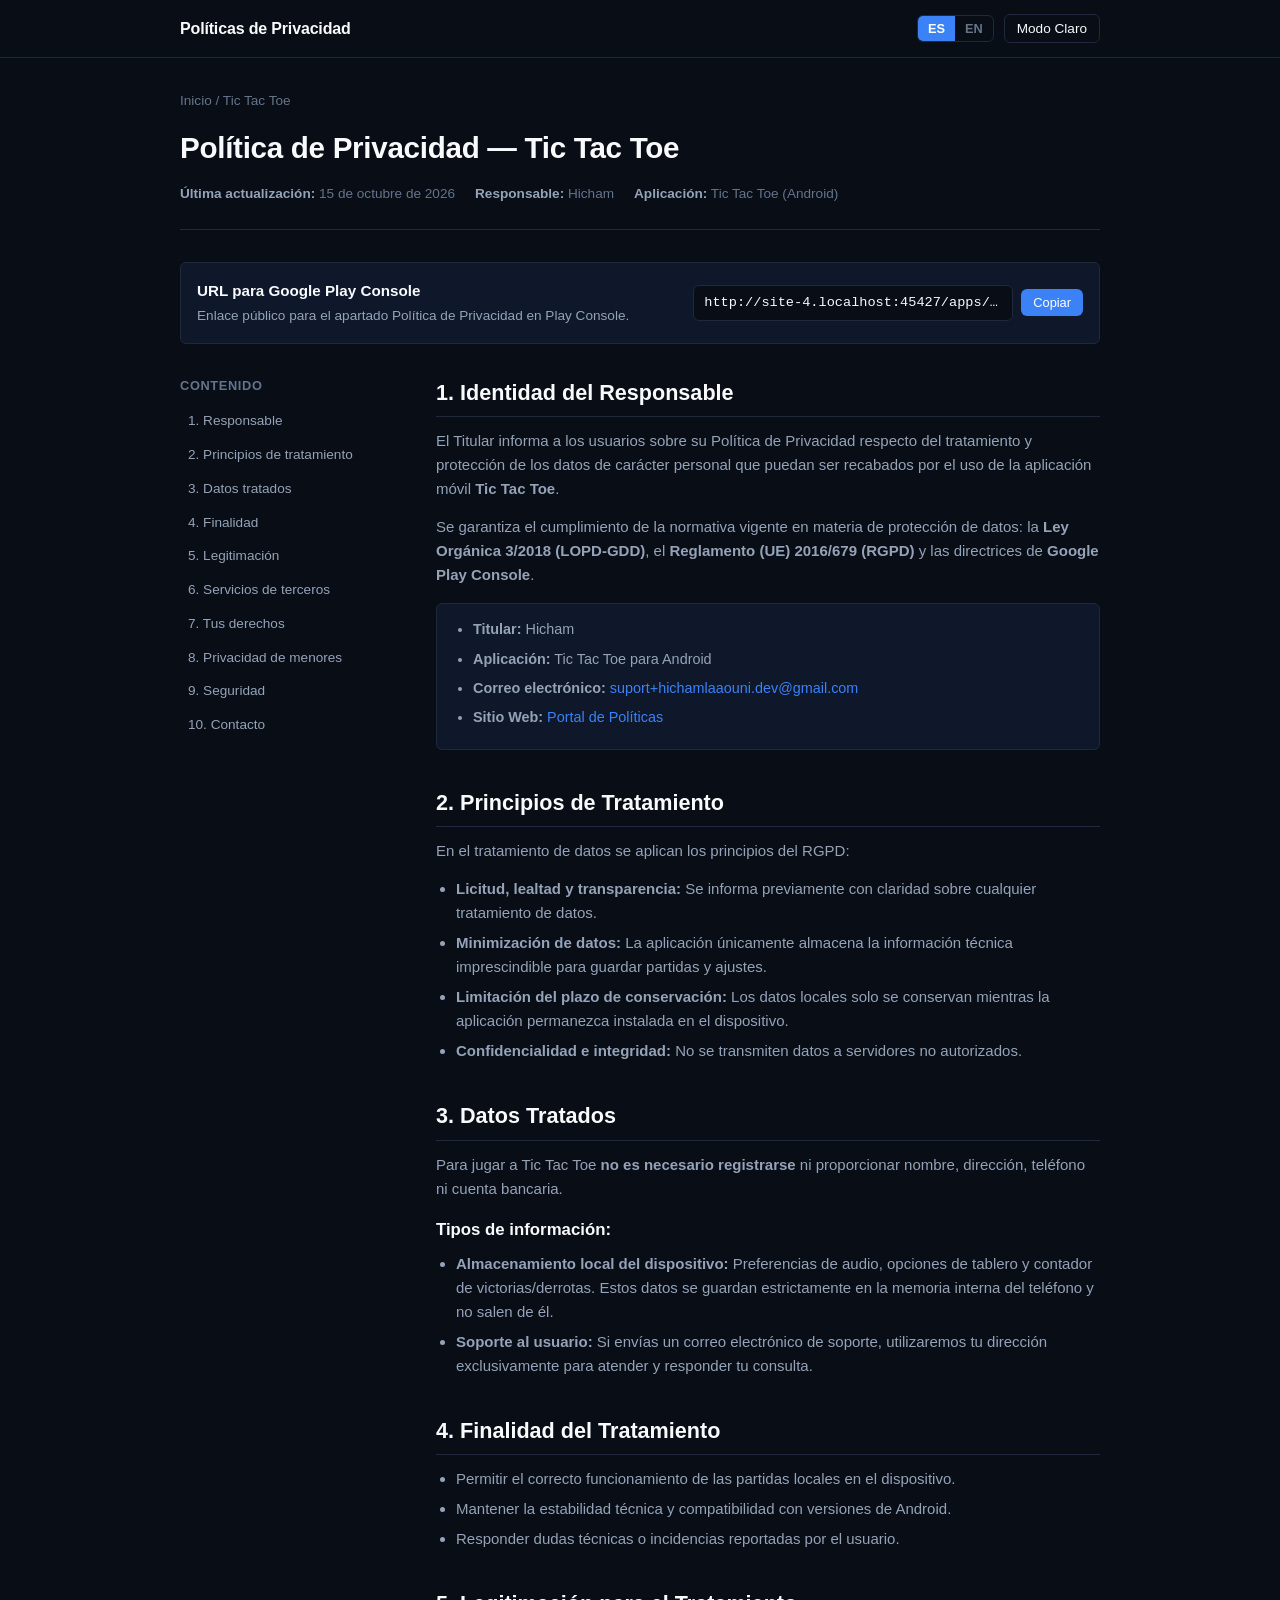
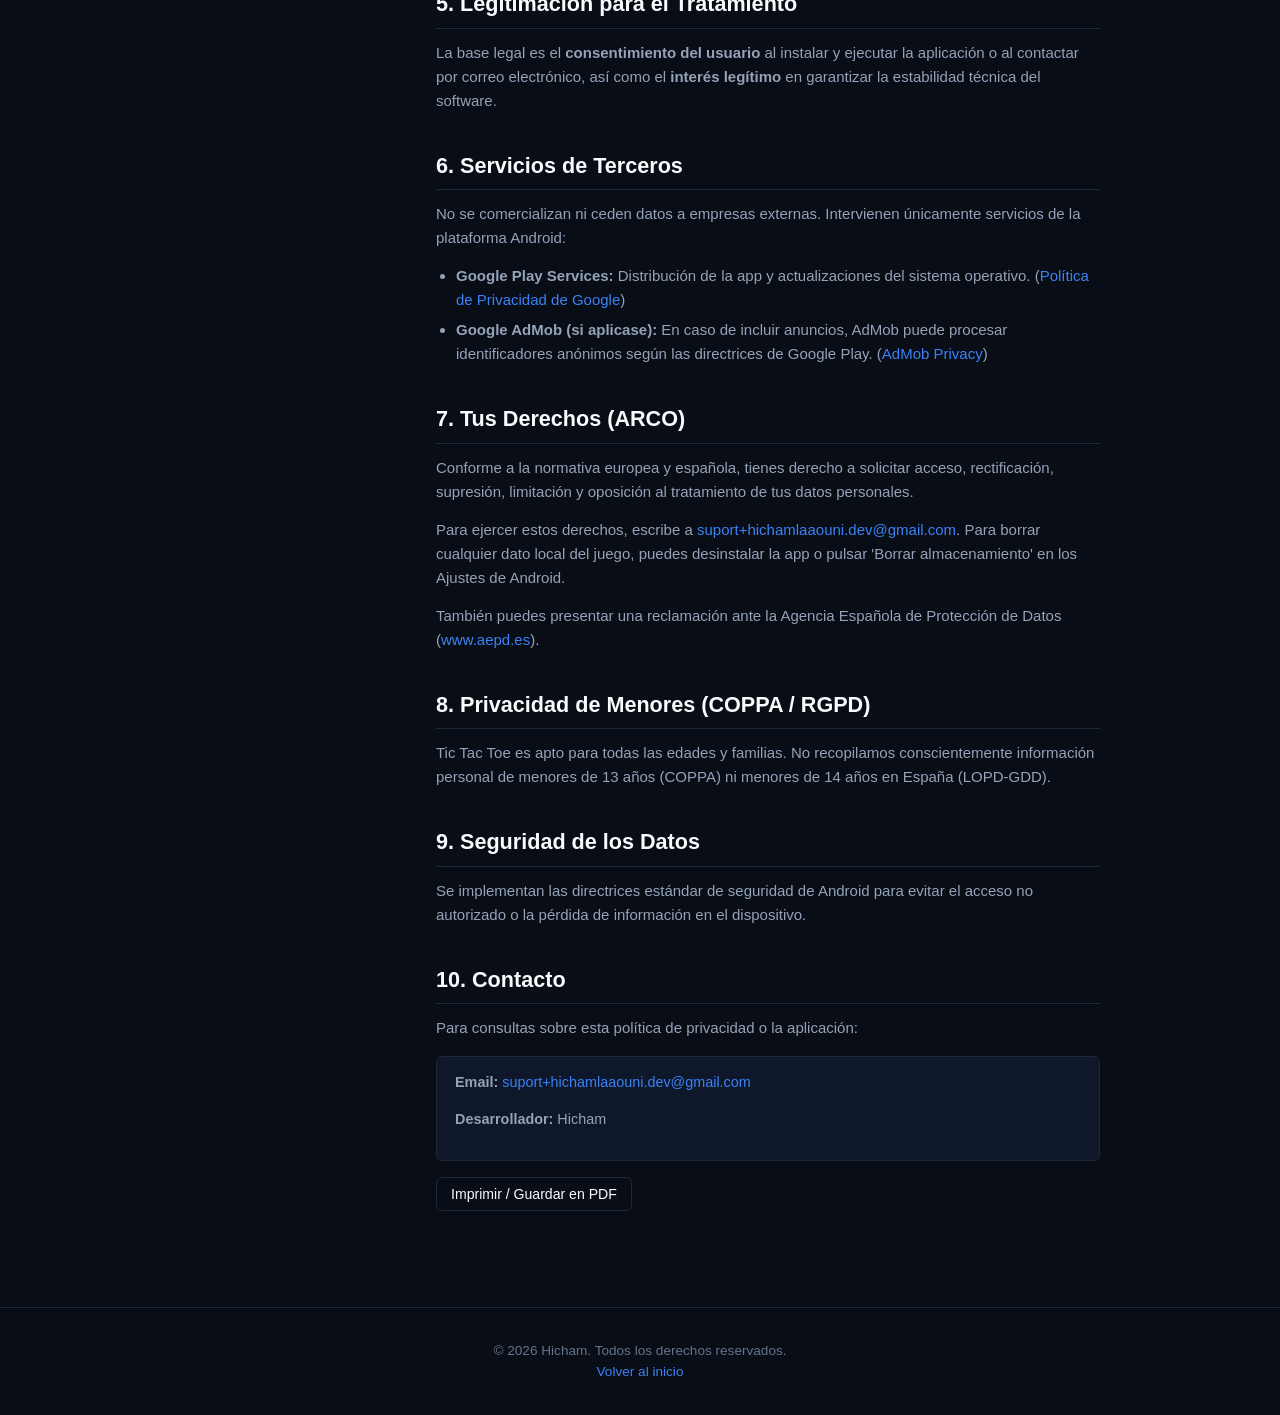
==== commit 721383ac: "feat: mejora visual" ====
--- a/apps/tic-tac-toe/index.html
+++ b/apps/tic-tac-toe/index.html
@@ -3,11 +3,8 @@
 <head>
   <meta charset="UTF-8">
   <meta name="viewport" content="width=device-width, initial-scale=1.0">
-  <title>Política de Privacidad | Tic Tac Toe (Tres en Raya)</title>
-  <meta name="description" content="Política de Privacidad oficial para la app Tic Tac Toe conforme al RGPD (UE 2016/679), LOPD-GDD (Ley Orgánica 3/2018) y directrices de Google Play Console.">
-  <link rel="preconnect" href="https://fonts.googleapis.com">
-  <link rel="preconnect" href="https://fonts.gstatic.com" crossorigin>
-  <link href="https://fonts.googleapis.com/css2?family=Outfit:wght@400;500;600;700;800&family=Inter:wght@400;500;600&display=swap" rel="stylesheet">
+  <title>Política de Privacidad | Tic Tac Toe</title>
+  <meta name="description" content="Política de Privacidad para la aplicación Tic Tac Toe. Cumplimiento con RGPD, LOPD-GDD y Google Play Console.">
   <link rel="stylesheet" href="../../assets/css/styles.css">
 </head>
 <body>
@@ -16,10 +13,7 @@
   <header class="navbar">
     <div class="container nav-content">
       <a href="../../index.html" class="brand-link">
-        <div class="brand-icon">⚖️</div>
-        <div>
-          <span class="brand-title">Legal & Policies Hub</span>
-        </div>
+        Políticas de Privacidad
       </a>
       <div class="nav-actions">
         <div class="lang-selector">
@@ -27,7 +21,7 @@
           <button type="button" class="lang-btn" data-lang="en" onclick="setLanguage('en')">EN</button>
         </div>
         <button id="theme-toggle-btn" class="control-btn" onclick="toggleTheme()" aria-label="Cambiar tema">
-          <span>☀️</span> Modo Claro
+          Modo Claro
         </button>
       </div>
     </div>
@@ -36,46 +30,34 @@
   <main class="container">
     <!-- Header -->
     <section class="policy-header">
-      <nav class="policy-breadcrumb" aria-label="Migas de pan">
+      <nav class="policy-breadcrumb" aria-label="Breadcrumb">
         <a href="../../index.html" data-lang-es="Inicio" data-lang-en="Home">Inicio</a>
-        <span>/</span>
-        <a href="../../index.html#apps-container" data-lang-es="Aplicaciones" data-lang-en="Apps">Aplicaciones</a>
         <span>/</span>
         <span>Tic Tac Toe</span>
       </nav>
 
-      <div class="policy-badge-row">
-        <span class="status-badge">
-          <svg width="12" height="12" viewBox="0 0 24 24" fill="none" stroke="currentColor" stroke-width="3"><polyline points="20 6 9 17 4 12"></polyline></svg>
-          <span data-lang-es="Conforme a RGPD, LOPD-GDD y Google Play" data-lang-en="GDPR, LOPD-GDD & Google Play Compliant">Conforme a RGPD, LOPD-GDD y Google Play</span>
-        </span>
-        <span class="tag-badge">Android App</span>
-        <span class="tag-badge" data-lang-es="Juegos / Casual" data-lang-en="Casual Games">Juegos / Casual</span>
-        <span class="tag-badge">v1.0</span>
-      </div>
-
       <h1 class="policy-title" data-lang-es="Política de Privacidad — Tic Tac Toe" data-lang-en="Privacy Policy — Tic Tac Toe">
         Política de Privacidad — Tic Tac Toe
       </h1>
 
       <div class="policy-meta-info">
-        <div>📅 <strong data-lang-es="Última actualización:" data-lang-en="Last updated:">Última actualización:</strong> 15 de Octubre de 2026</div>
-        <div>👤 <strong data-lang-es="Responsable:" data-lang-en="Data Controller:">Responsable:</strong> Hicham (Desarrollador)</div>
-        <div>🎮 <strong data-lang-es="Aplicación:" data-lang-en="Application:">Aplicación:</strong> Tic Tac Toe (Tres en Raya)</div>
+        <div><strong data-lang-es="Última actualización:" data-lang-en="Last updated:">Última actualización:</strong> 15 de octubre de 2026</div>
+        <div><strong data-lang-es="Responsable:" data-lang-en="Data Controller:">Responsable:</strong> Hicham</div>
+        <div><strong data-lang-es="Aplicación:" data-lang-en="Application:">Aplicación:</strong> Tic Tac Toe (Android)</div>
       </div>
     </section>
 
     <!-- Google Play Direct Copy Banner -->
     <div class="google-play-banner">
       <div class="banner-text">
-        <h4 data-lang-es="📋 URL pública para Google Play Console" data-lang-en="📋 Public URL for Google Play Console">📋 URL pública para Google Play Console</h4>
-        <p data-lang-es="Copia esta URL directa para pegarla en Google Play Console (Contenido de la aplicación &gt; Política de privacidad)." data-lang-en="Copy this direct URL to paste into Google Play Console (App Content &gt; Privacy Policy).">
-          Copia esta URL directa para pegarla en Google Play Console (Contenido de la aplicación &gt; Política de privacidad).
+        <h4 data-lang-es="URL para Google Play Console" data-lang-en="Google Play Console URL">URL para Google Play Console</h4>
+        <p data-lang-es="Enlace público para el apartado Política de Privacidad en Play Console." data-lang-en="Public URL for the Privacy Policy section in Play Console.">
+          Enlace público para el apartado Política de Privacidad en Play Console.
         </p>
       </div>
       <div class="url-box">
         <code id="current-page-url">https://tu-usuario.github.io/politics/apps/tic-tac-toe/</code>
-        <button class="btn-primary" onclick="copyCurrentUrl()" style="padding: 6px 14px; font-size: 0.82rem;" data-lang-es="Copiar URL" data-lang-en="Copy URL">Copiar URL</button>
+        <button class="btn-primary" onclick="copyCurrentUrl()" style="padding: 6px 12px; font-size: 0.8rem;" data-lang-es="Copiar" data-lang-en="Copy">Copiar</button>
       </div>
     </div>
 
@@ -83,227 +65,165 @@
     <div class="policy-layout">
       <!-- Sidebar TOC -->
       <aside class="policy-sidebar">
-        <div class="toc-title" data-lang-es="Secciones" data-lang-en="Sections">Secciones</div>
+        <div class="toc-title" data-lang-es="Contenido" data-lang-en="Contents">Contenido</div>
         <ul class="toc-nav">
-          <li><a href="#responsable" class="toc-link" data-lang-es="1. Identidad del Responsable" data-lang-en="1. Identity of Controller">1. Identidad del Responsable</a></li>
-          <li><a href="#principios" class="toc-link" data-lang-es="2. Principios de Tratamiento" data-lang-en="2. Data Principles">2. Principios de Tratamiento</a></li>
-          <li><a href="#obtencion" class="toc-link" data-lang-es="3. Obtención y Datos" data-lang-en="3. Data Collection">3. Obtención y Datos</a></li>
-          <li><a href="#finalidad" class="toc-link" data-lang-es="4. Finalidad del Tratamiento" data-lang-en="4. Purpose of Processing">4. Finalidad del Tratamiento</a></li>
-          <li><a href="#legitimacion" class="toc-link" data-lang-es="5. Legitimación Legal" data-lang-en="5. Legal Basis">5. Legitimación Legal</a></li>
-          <li><a href="#destinatarios" class="toc-link" data-lang-es="6. Destinatarios y Terceros" data-lang-en="6. Third-Party Services">6. Destinatarios y Terceros</a></li>
-          <li><a href="#derechos" class="toc-link" data-lang-es="7. Tus Derechos (ARCO)" data-lang-en="7. Your Rights">7. Tus Derechos (ARCO)</a></li>
-          <li><a href="#menores" class="toc-link" data-lang-es="8. Menores (COPPA / RGPD)" data-lang-en="8. Children's Privacy">8. Menores (COPPA / RGPD)</a></li>
-          <li><a href="#seguridad" class="toc-link" data-lang-es="9. Seguridad de los Datos" data-lang-en="9. Security Measures">9. Seguridad de los Datos</a></li>
-          <li><a href="#exactitud" class="toc-link" data-lang-es="10. Exactitud y Consentimiento" data-lang-en="10. Accuracy & Consent">10. Exactitud y Consentimiento</a></li>
-          <li><a href="#cambios" class="toc-link" data-lang-es="11. Modificaciones" data-lang-en="11. Policy Changes">11. Modificaciones</a></li>
-          <li><a href="#contacto" class="toc-link" data-lang-es="12. Contacto" data-lang-en="12. Contact Us">12. Contacto</a></li>
+          <li><a href="#responsable" class="toc-link" data-lang-es="1. Responsable" data-lang-en="1. Controller">1. Responsable</a></li>
+          <li><a href="#principios" class="toc-link" data-lang-es="2. Principios de tratamiento" data-lang-en="2. Principles">2. Principios de tratamiento</a></li>
+          <li><a href="#datos" class="toc-link" data-lang-es="3. Datos tratados" data-lang-en="3. Data Handled">3. Datos tratados</a></li>
+          <li><a href="#finalidad" class="toc-link" data-lang-es="4. Finalidad" data-lang-en="4. Purpose">4. Finalidad</a></li>
+          <li><a href="#legitimacion" class="toc-link" data-lang-es="5. Legitimación" data-lang-en="5. Legal Basis">5. Legitimación</a></li>
+          <li><a href="#terceros" class="toc-link" data-lang-es="6. Servicios de terceros" data-lang-en="6. Third Parties">6. Servicios de terceros</a></li>
+          <li><a href="#derechos" class="toc-link" data-lang-es="7. Tus derechos" data-lang-en="7. Your Rights">7. Tus derechos</a></li>
+          <li><a href="#menores" class="toc-link" data-lang-es="8. Privacidad de menores" data-lang-en="8. Children's Privacy">8. Privacidad de menores</a></li>
+          <li><a href="#seguridad" class="toc-link" data-lang-es="9. Seguridad" data-lang-en="9. Security">9. Seguridad</a></li>
+          <li><a href="#contacto" class="toc-link" data-lang-es="10. Contacto" data-lang-en="10. Contact">10. Contacto</a></li>
         </ul>
       </aside>
 
       <!-- Content -->
       <article class="policy-content">
 
-        <!-- 1. Identidad del Responsable -->
+        <!-- 1. Responsable -->
         <section id="responsable" class="policy-section">
           <h2 data-lang-es="1. Identidad del Responsable" data-lang-en="1. Identity of Data Controller">1. Identidad del Responsable</h2>
-          <p data-lang-es="El Titular te informa sobre su Política de Privacidad respecto del tratamiento y protección de los datos de carácter personal de los usuarios que puedan ser recabados por el uso o instalación de la aplicación móvil <strong>Tic Tac Toe (Tres en Raya)</strong>." data-lang-en="The Controller informs you about its Privacy Policy regarding the processing and protection of personal data that may be collected through the use or installation of the mobile application <strong>Tic Tac Toe</strong>.">
-            El Titular te informa sobre su Política de Privacidad respecto del tratamiento y protección de los datos de carácter personal de los usuarios que puedan ser recabados por el uso o instalación de la aplicación móvil <strong>Tic Tac Toe (Tres en Raya)</strong>.
-          </p>
-          <p data-lang-es="En este sentido, el Titular garantiza el cumplimiento de la normativa vigente en materia de protección de datos personales, reflejada en la <strong>Ley Orgánica 3/2018, de 5 de diciembre, de Protección de Datos Personales y de Garantía de Derechos Digitales (LOPD-GDD)</strong>. Cumple también con el <strong>Reglamento (UE) 2016/679 del Parlamento Europeo y del Consejo (RGPD)</strong>, así como las directrices para desarrolladores de <strong>Google Play Console</strong>." data-lang-en="The Controller ensures compliance with current regulations on personal data protection under the <strong>Spanish Organic Law 3/2018 (LOPD-GDD)</strong>, the <strong>European Regulation (EU) 2016/679 (GDPR)</strong>, and <strong>Google Play Developer Policies</strong>.">
-            En este sentido, el Titular garantiza el cumplimiento de la normativa vigente en materia de protección de datos personales, reflejada en la <strong>Ley Orgánica 3/2018, de 5 de diciembre, de Protección de Datos Personales y de Garantía de Derechos Digitales (LOPD-GDD)</strong>. Cumple también con el <strong>Reglamento (UE) 2016/679 del Parlamento Europeo y del Consejo (RGPD)</strong>, así como las directrices para desarrolladores de <strong>Google Play Console</strong>.
+          <p data-lang-es="El Titular informa a los usuarios sobre su Política de Privacidad respecto del tratamiento y protección de los datos de carácter personal que puedan ser recabados por el uso de la aplicación móvil <strong>Tic Tac Toe</strong>." data-lang-en="The Controller informs users regarding the Privacy Policy and data protection applicable to the use of the mobile application <strong>Tic Tac Toe</strong>.">
+            El Titular informa a los usuarios sobre su Política de Privacidad respecto del tratamiento y protección de los datos de carácter personal que puedan ser recabados por el uso de la aplicación móvil <strong>Tic Tac Toe</strong>.
+          </p>
+          <p data-lang-es="Se garantiza el cumplimiento de la normativa vigente en materia de protección de datos: la <strong>Ley Orgánica 3/2018 (LOPD-GDD)</strong>, el <strong>Reglamento (UE) 2016/679 (RGPD)</strong> y las directrices de <strong>Google Play Console</strong>." data-lang-en="Compliance with applicable data protection regulations is guaranteed: <strong>Spanish Organic Law 3/2018 (LOPD-GDD)</strong>, <strong>Regulation (EU) 2016/679 (GDPR)</strong>, and <strong>Google Play Developer Policies</strong>.">
+            Se garantiza el cumplimiento de la normativa vigente en materia de protección de datos: la <strong>Ley Orgánica 3/2018 (LOPD-GDD)</strong>, el <strong>Reglamento (UE) 2016/679 (RGPD)</strong> y las directrices de <strong>Google Play Console</strong>.
           </p>
           
           <div class="info-box">
-            <span class="info-box-icon">📌</span>
-            <div class="info-box-content">
-              <ul>
-                <li><strong>Titular / Desarrollador:</strong> Hicham</li>
-                <li><strong>Aplicación:</strong> Tic Tac Toe (Tres en Raya) para Android</li>
-                <li><strong>Correo electrónico:</strong> <a href="mailto:soporte.apps.hicham@gmail.com">soporte.apps.hicham@gmail.com</a></li>
-                <li><strong>Sitio Web / Portal:</strong> <a href="../../index.html">Portal de Políticas</a></li>
-              </ul>
-            </div>
+            <ul>
+              <li><strong>Titular:</strong> Hicham</li>
+              <li><strong>Aplicación:</strong> Tic Tac Toe para Android</li>
+              <li><strong>Correo electrónico:</strong> <a href="mailto:suport+hichamlaaouni.dev@gmail.com">suport+hichamlaaouni.dev@gmail.com</a></li>
+              <li><strong>Sitio Web:</strong> <a href="../../index.html">Portal de Políticas</a></li>
+            </ul>
           </div>
         </section>
 
         <!-- 2. Principios -->
         <section id="principios" class="policy-section">
-          <h2 data-lang-es="2. Principios aplicados en el tratamiento de datos" data-lang-en="2. Principles Applied in Data Processing">2. Principios aplicados en el tratamiento de datos</h2>
-          <p data-lang-es="En el tratamiento de tus datos personales, el Titular aplicará los siguientes principios ajustados a las exigencias del RGPD:" data-lang-en="In processing your data, the Controller strictly applies the principles required by GDPR:">
-            En el tratamiento de tus datos personales, el Titular aplicará los siguientes principios ajustados a las exigencias del RGPD:
-          </p>
-          <ul>
-            <li data-lang-es="<strong>Principio de licitud, lealtad y transparencia:</strong> Siempre se requerirá el consentimiento para el tratamiento de datos, informando previamente con absoluta claridad." data-lang-en="<strong>Lawfulness, fairness, and transparency:</strong> Consent is always requested where required, providing complete prior transparency.">
-              <strong>Principio de licitud, lealtad y transparencia:</strong> Siempre se requerirá el consentimiento para el tratamiento de datos, informando previamente con absoluta claridad.
-            </li>
-            <li data-lang-es="<strong>Principio de minimización de datos:</strong> La aplicación está diseñada bajo el estándar de 'privacidad desde el diseño' (Privacy by Design), solicitando únicamente lo estrictamente indispensable para jugar." data-lang-en="<strong>Data minimization:</strong> The application follows Privacy by Design, never requesting unnecessary personal information.">
-              <strong>Principio de minimización de datos:</strong> La aplicación está diseñada bajo el estándar de "privacidad desde el diseño" (Privacy by Design), solicitando únicamente lo estrictamente indispensable para jugar.
-            </li>
-            <li data-lang-es="<strong>Principio de limitación del plazo de conservación:</strong> Los datos locales se conservan únicamente en el dispositivo del usuario mientras la app permanezca instalada." data-lang-en="<strong>Storage limitation:</strong> Local data is kept solely on the user's device while the application remains installed.">
-              <strong>Principio de limitación del plazo de conservación:</strong> Los datos locales se conservan únicamente en el dispositivo del usuario mientras la app permanezca instalada.
-            </li>
-            <li data-lang-es="<strong>Principio de integridad y confidencialidad:</strong> Los datos son protegidos para evitar cualquier pérdida, uso indebido o acceso no autorizado." data-lang-en="<strong>Integrity and confidentiality:</strong> Data is handled ensuring security and preventing unauthorized access.">
-              <strong>Principio de integridad y confidencialidad:</strong> Los datos son protegidos para evitar cualquier pérdida, uso indebido o acceso no autorizado.
-            </li>
-          </ul>
-        </section>
-
-        <!-- 3. Obtención de datos personales -->
-        <section id="obtencion" class="policy-section">
-          <h2 data-lang-es="3. Obtención y Categorías de Datos" data-lang-en="3. Data Collection & Categories">3. Obtención y Categorías de Datos</h2>
-          <p data-lang-es="Para jugar a <strong>Tic Tac Toe</strong> no es necesario proporcionar datos personales identificativos (como nombre, apellidos, dirección física o número de teléfono). La aplicación no cuenta con sistema de registro de cuentas." data-lang-en="Using <strong>Tic Tac Toe</strong> does not require personal identifying details (like your name, address, or phone number). The app requires no user accounts.">
-            Para jugar a <strong>Tic Tac Toe</strong> no es necesario proporcionar datos personales identificativos (como nombre, apellidos, dirección física o número de teléfono). La aplicación no cuenta con sistema de registro de cuentas.
-          </p>
-
-          <h3 data-lang-es="Categorías de datos procesados:" data-lang-en="Categories of data processed:">Categorías de datos procesados:</h3>
-          <ul>
-            <li data-lang-es="<strong>Datos de almacenamiento local:</strong> Ajustes del juego, puntuaciones de partidas (victorias/derrotas), preferencias de sonido o tablero. Estos datos residen exclusivamente en la memoria interna de tu dispositivo (SharedPreferences / SQLite local) y nunca se transmiten a servidores externos." data-lang-en="<strong>Local Storage Data:</strong> Game settings, match statistics (wins/losses), audio preferences. Stored strictly in local internal memory and never sent to remote servers.">
-              <strong>Datos de almacenamiento local:</strong> Ajustes del juego, puntuaciones de partidas (victorias/derrotas), preferencias de sonido o tablero. Estos datos residen exclusivamente en la memoria interna de tu dispositivo y nunca se transmiten a servidores externos.
-            </li>
-            <li data-lang-es="<strong>Datos técnicos y de diagnóstico:</strong> Modelo de dispositivo, versión de Android y resolución para garantizar la representación gráfica correcta." data-lang-en="<strong>Technical Diagnostics:</strong> Device model, Android OS version, and screen resolution to ensure correct UI rendering.">
-              <strong>Datos técnicos y de diagnóstico:</strong> Modelo de dispositivo, versión de Android y resolución para garantizar la representación gráfica correcta.
-            </li>
-            <li data-lang-es="<strong>Comunicaciones directas:</strong> En caso de que decidas contactar al desarrollador por correo electrónico para soporte, trataremos tu dirección de email únicamente para responder a tu consulta." data-lang-en="<strong>Support Communications:</strong> If you contact the developer via email, we process your address solely to resolve your inquiry.">
-              <strong>Comunicaciones directas:</strong> En caso de que decidas contactar al desarrollador por correo electrónico para soporte, trataremos tu dirección de email únicamente para responder a tu consulta.
-            </li>
-          </ul>
-        </section>
-
-        <!-- 4. Finalidad del tratamiento -->
+          <h2 data-lang-es="2. Principios de Tratamiento" data-lang-en="2. Principles of Data Processing">2. Principios de Tratamiento</h2>
+          <p data-lang-es="En el tratamiento de datos se aplican los principios del RGPD:" data-lang-en="Data processing complies with GDPR principles:">
+            En el tratamiento de datos se aplican los principios del RGPD:
+          </p>
+          <ul>
+            <li data-lang-es="<strong>Licitud, lealtad y transparencia:</strong> Se informa previamente con claridad sobre cualquier tratamiento de datos." data-lang-en="<strong>Lawfulness, fairness, and transparency:</strong> Clear prior notice is always provided regarding data processing.">
+              <strong>Licitud, lealtad y transparencia:</strong> Se informa previamente con claridad sobre cualquier tratamiento de datos.
+            </li>
+            <li data-lang-es="<strong>Minimización de datos:</strong> La aplicación únicamente almacena la información técnica imprescindible para guardar partidas y ajustes." data-lang-en="<strong>Data minimization:</strong> The application only handles technical data required for game matches and settings.">
+              <strong>Minimización de datos:</strong> La aplicación únicamente almacena la información técnica imprescindible para guardar partidas y ajustes.
+            </li>
+            <li data-lang-es="<strong>Limitación del plazo de conservación:</strong> Los datos locales solo se conservan mientras la aplicación permanezca instalada en el dispositivo." data-lang-en="<strong>Storage limitation:</strong> Local data is only kept as long as the application remains installed.">
+              <strong>Limitación del plazo de conservación:</strong> Los datos locales solo se conservan mientras la aplicación permanezca instalada en el dispositivo.
+            </li>
+            <li data-lang-es="<strong>Confidencialidad e integridad:</strong> No se transmiten datos a servidores no autorizados." data-lang-en="<strong>Confidentiality and integrity:</strong> Data is not transmitted to unauthorized external servers.">
+              <strong>Confidencialidad e integridad:</strong> No se transmiten datos a servidores no autorizados.
+            </li>
+          </ul>
+        </section>
+
+        <!-- 3. Datos tratados -->
+        <section id="datos" class="policy-section">
+          <h2 data-lang-es="3. Datos Tratados" data-lang-en="3. Data Handled">3. Datos Tratados</h2>
+          <p data-lang-es="Para jugar a Tic Tac Toe <strong>no es necesario registrarse</strong> ni proporcionar nombre, dirección, teléfono ni cuenta bancaria." data-lang-en="Using Tic Tac Toe <strong>does not require registration</strong>, nor providing your name, address, phone, or payment details.">
+            Para jugar a Tic Tac Toe <strong>no es necesario registrarse</strong> ni proporcionar nombre, dirección, teléfono ni cuenta bancaria.
+          </p>
+
+          <h3 data-lang-es="Tipos de información:" data-lang-en="Types of information:">Tipos de información:</h3>
+          <ul>
+            <li data-lang-es="<strong>Almacenamiento local del dispositivo:</strong> Preferencias de audio, opciones de tablero y contador de victorias/derrotas. Estos datos se guardan estrictamente en la memoria interna del teléfono y no salen de él." data-lang-en="<strong>Local Device Storage:</strong> Sound settings, board options, and win/loss count. Stored strictly in local internal memory and never exported.">
+              <strong>Almacenamiento local del dispositivo:</strong> Preferencias de audio, opciones de tablero y contador de victorias/derrotas. Estos datos se guardan estrictamente en la memoria interna del teléfono y no salen de él.
+            </li>
+            <li data-lang-es="<strong>Soporte al usuario:</strong> Si envías un correo electrónico de soporte, utilizaremos tu dirección exclusivamente para atender y responder tu consulta." data-lang-en="<strong>Support inquiries:</strong> If you send a support email, we use your address solely to assist and reply to your request.">
+              <strong>Soporte al usuario:</strong> Si envías un correo electrónico de soporte, utilizaremos tu dirección exclusivamente para atender y responder tu consulta.
+            </li>
+          </ul>
+        </section>
+
+        <!-- 4. Finalidad -->
         <section id="finalidad" class="policy-section">
           <h2 data-lang-es="4. Finalidad del Tratamiento" data-lang-en="4. Purpose of Data Processing">4. Finalidad del Tratamiento</h2>
-          <p data-lang-es="El Titular trata los datos de la aplicación para las siguientes finalidades específicas:" data-lang-en="The Controller processes application data for the following specific purposes:">
-            El Titular trata los datos de la aplicación para las siguientes finalidades específicas:
-          </p>
-          <ul>
-            <li data-lang-es="Permitir el correcto funcionamiento del juego (guardar progreso, dificultad seleccionada y puntuaciones)." data-lang-en="Enable smooth game functionality (saving local scores and chosen difficulty).">
-              Permitir el correcto funcionamiento del juego (guardar progreso, dificultad seleccionada y puntuaciones).
-            </li>
-            <li data-lang-es="Garantizar la compatibilidad técnica con las versiones del sistema operativo Android." data-lang-en="Ensure technical compatibility across Android OS versions.">
-              Garantizar la compatibilidad técnica con las versiones del sistema operativo Android.
-            </li>
-            <li data-lang-es="Atender solicitudes de soporte o sugerencias enviadas por el usuario." data-lang-en="Answer customer support requests or gameplay feedback.">
-              Atender solicitudes de soporte o sugerencias enviadas por el usuario.
-            </li>
+          <ul>
+            <li data-lang-es="Permitir el correcto funcionamiento de las partidas locales en el dispositivo." data-lang-en="Ensure proper operation of local gameplay matches on device.">Permitir el correcto funcionamiento de las partidas locales en el dispositivo.</li>
+            <li data-lang-es="Mantener la estabilidad técnica y compatibilidad con versiones de Android." data-lang-en="Maintain technical stability and Android compatibility.">Mantener la estabilidad técnica y compatibilidad con versiones de Android.</li>
+            <li data-lang-es="Responder dudas técnicas o incidencias reportadas por el usuario." data-lang-en="Respond to technical questions or issues reported by users.">Responder dudas técnicas o incidencias reportadas por el usuario.</li>
           </ul>
         </section>
 
         <!-- 5. Legitimación -->
         <section id="legitimacion" class="policy-section">
-          <h2 data-lang-es="5. Legitimación para el Tratamiento" data-lang-en="5. Legal Basis for Processing">5. Legitimación para el Tratamiento</h2>
-          <p data-lang-es="La base legal para el tratamiento de tus datos es:" data-lang-en="The legal basis for processing your data is:">
-            La base legal para el tratamiento de tus datos es:
-          </p>
-          <ul>
-            <li data-lang-es="<strong>El consentimiento del interesado:</strong> Otorgado al instalar y hacer uso de la aplicación móvil o al ponerse en contacto directo con el Titular mediante correo electrónico." data-lang-en="<strong>The data subject's consent:</strong> Granted by installing and launching the application, or by sending a direct support inquiry.">
-              <strong>El consentimiento del interesado:</strong> Otorgado al instalar y hacer uso de la aplicación móvil o al ponerse en contacto directo con el Titular mediante correo electrónico.
-            </li>
-            <li data-lang-es="<strong>El interés legítimo:</strong> Para asegurar la estabilidad técnica, prevenir fallos y mantener la seguridad del software." data-lang-en="<strong>Legitimate interest:</strong> To maintain software stability, prevent app crashes, and uphold software security.">
-              <strong>El interés legítimo:</strong> Para asegurar la estabilidad técnica, prevenir fallos y mantener la seguridad del software.
-            </li>
-          </ul>
-        </section>
-
-        <!-- 6. Destinatarios y Terceros -->
-        <section id="destinatarios" class="policy-section">
-          <h2 data-lang-es="6. Destinatarios de Datos y Servicios de Terceros" data-lang-en="6. Recipients and Third Parties">6. Destinatarios de Datos y Servicios de Terceros</h2>
-          <p data-lang-es="El Titular no vende ni comparte datos con empresas externas. Únicamente intervienen proveedores de infraestructura indispensables para el ecosistema Android:" data-lang-en="The Controller does not sell or share data. Only essential platform infrastructure providers are involved:">
-            El Titular no vende ni comparte datos con empresas externas. Únicamente intervienen proveedores de infraestructura indispensables para el ecosistema Android:
+          <h2 data-lang-es="5. Legitimación para el Tratamiento" data-lang-en="5. Legal Basis">5. Legitimación para el Tratamiento</h2>
+          <p data-lang-es="La base legal es el <strong>consentimiento del usuario</strong> al instalar y ejecutar la aplicación o al contactar por correo electrónico, así como el <strong>interés legítimo</strong> en garantizar la estabilidad técnica del software." data-lang-en="The legal basis is the <strong>user's consent</strong> upon installing and running the application or sending an email inquiry, as well as <strong>legitimate interest</strong> in ensuring technical stability.">
+            La base legal es el <strong>consentimiento del usuario</strong> al instalar y ejecutar la aplicación o al contactar por correo electrónico, así como el <strong>interés legítimo</strong> en garantizar la estabilidad técnica del software.
+          </p>
+        </section>
+
+        <!-- 6. Servicios de terceros -->
+        <section id="terceros" class="policy-section">
+          <h2 data-lang-es="6. Servicios de Terceros" data-lang-en="6. Third-Party Services">6. Servicios de Terceros</h2>
+          <p data-lang-es="No se comercializan ni ceden datos a empresas externas. Intervienen únicamente servicios de la plataforma Android:" data-lang-en="Data is not sold or traded. Only platform infrastructure services are involved:">
+            No se comercializan ni ceden datos a empresas externas. Intervienen únicamente servicios de la plataforma Android:
           </p>
           <ul>
             <li>
               <strong>Google Play Services:</strong> 
-              <span data-lang-es="Proporcionado por Google LLC para la distribución de actualizaciones y servicios esenciales del sistema operativo Android." data-lang-en="Provided by Google LLC for update delivery and baseline Android OS runtime services.">Proporcionado por Google LLC para la distribución de actualizaciones y servicios esenciales del sistema operativo Android.</span>
+              <span data-lang-es="Distribución de la app y actualizaciones del sistema operativo." data-lang-en="App distribution and Android operating system updates.">Distribución de la app y actualizaciones del sistema operativo.</span>
               (<a href="https://policies.google.com/privacy" target="_blank" rel="noopener noreferrer">Política de Privacidad de Google</a>)
             </li>
             <li>
-              <strong>Google AdMob (en caso de emitir anuncios):</strong> 
-              <span data-lang-es="Si la versión descargada incluye anuncios no intrusivos, AdMob puede procesar identificadores publicitarios seudónimos conforme a las directrices de Google Play." data-lang-en="If the app displays non-intrusive ads, AdMob may handle pseudonymous advertising IDs according to Google Play guidelines.">Si la versión descargada incluye anuncios no intrusivos, AdMob puede procesar identificadores publicitarios seudónimos conforme a las directrices de Google Play.</span>
+              <strong>Google AdMob (si aplicase):</strong> 
+              <span data-lang-es="En caso de incluir anuncios, AdMob puede procesar identificadores anónimos según las directrices de Google Play." data-lang-en="If ads are shown, AdMob may handle anonymous advertising IDs under Google Play rules.">En caso de incluir anuncios, AdMob puede procesar identificadores anónimos según las directrices de Google Play.</span>
               (<a href="https://policies.google.com/technologies/ads" target="_blank" rel="noopener noreferrer">AdMob Privacy</a>)
             </li>
-            <li>
-              <strong>GitHub Pages:</strong> 
-              <span data-lang-es="Aloja de forma segura este portal estático de políticas de privacidad mediante HTTPS." data-lang-en="Securely hosts this static privacy policy portal via HTTPS.">Aloja de forma segura este portal estático de políticas de privacidad mediante HTTPS.</span>
-              (<a href="https://docs.github.com/en/site-policy/privacy-policies/github-privacy-statement" target="_blank" rel="noopener noreferrer">GitHub Privacy Statement</a>)
-            </li>
-          </ul>
-        </section>
-
-        <!-- 7. Tus Derechos -->
+          </ul>
+        </section>
+
+        <!-- 7. Tus derechos -->
         <section id="derechos" class="policy-section">
-          <h2 data-lang-es="7. Tus Derechos (Acceso, Rectificación y Supresión)" data-lang-en="7. Your Rights (ARCO-POL)">7. Tus Derechos (Acceso, Rectificación y Supresión)</h2>
-          <p data-lang-es="De conformidad con el RGPD y la LOPD-GDD, tienes derecho a:" data-lang-en="In accordance with GDPR and LOPD-GDD, you have the right to:">
-            De conformidad con el RGPD y la LOPD-GDD, tienes derecho a:
-          </p>
-          <ul>
-            <li data-lang-es="Solicitar el acceso a tus datos personales." data-lang-en="Request access to your personal data.">Solicitar el acceso a tus datos personales.</li>
-            <li data-lang-es="Solicitar su rectificación o supresión." data-lang-en="Request rectification or erasure.">Solicitar su rectificación o supresión.</li>
-            <li data-lang-es="Solicitar la limitación de su tratamiento." data-lang-en="Request limitation of processing.">Solicitar la limitación de su tratamiento.</li>
-            <li data-lang-es="Oponerte al tratamiento." data-lang-en="Object to processing.">Oponerte al tratamiento.</li>
-            <li data-lang-es="Solicitar la portabilidad de tus datos." data-lang-en="Request data portability.">Solicitar la portabilidad de tus datos.</li>
-          </ul>
-          <p data-lang-es="Para ejercer cualquiera de estos derechos, puedes remitir una solicitud por correo electrónico a <a href='mailto:soporte.apps.hicham@gmail.com'>soporte.apps.hicham@gmail.com</a>. Dado que la app no guarda nombres ni cuentas en servidores externos, para eliminar los datos locales basta con borrar el almacenamiento de la app desde los Ajustes de Android o desinstalar la app." data-lang-en="To exercise these rights, email us at <a href='mailto:soporte.apps.hicham@gmail.com'>soporte.apps.hicham@gmail.com</a>. Since the app stores no personal accounts remotely, clearing app storage via Android Settings or uninstalling the app permanently erases all local data.">
-            Para ejercer cualquiera de estos derechos, puedes remitir una solicitud por correo electrónico a <a href="mailto:soporte.apps.hicham@gmail.com">soporte.apps.hicham@gmail.com</a>. Dado que la app no guarda nombres ni cuentas en servidores externos, para eliminar los datos locales basta con borrar el almacenamiento de la app desde los Ajustes de Android o desinstalar la app.
-          </p>
-          <p data-lang-es="Asimismo, tienes derecho a presentar una reclamación ante la autoridad de control en España: la <strong>Agencia Española de Protección de Datos (AEPD)</strong> (<a href='https://www.aepd.es' target='_blank' rel='noopener noreferrer'>www.aepd.es</a>)." data-lang-en="You also have the right to lodge a complaint with the supervisory authority: the <strong>Spanish Data Protection Agency (AEPD)</strong> (<a href='https://www.aepd.es' target='_blank' rel='noopener noreferrer'>www.aepd.es</a>).">
-            Asimismo, tienes derecho a presentar una reclamación ante la autoridad de control en España: la <strong>Agencia Española de Protección de Datos (AEPD)</strong> (<a href="https://www.aepd.es" target="_blank" rel="noopener noreferrer">www.aepd.es</a>).
+          <h2 data-lang-es="7. Tus Derechos (ARCO)" data-lang-en="7. Your Rights">7. Tus Derechos (ARCO)</h2>
+          <p data-lang-es="Conforme a la normativa europea y española, tienes derecho a solicitar acceso, rectificación, supresión, limitación y oposición al tratamiento de tus datos personales." data-lang-en="Under European and Spanish regulations, you have the right to request access, rectification, erasure, limitation, and opposition.">
+            Conforme a la normativa europea y española, tienes derecho a solicitar acceso, rectificación, supresión, limitación y oposición al tratamiento de tus datos personales.
+          </p>
+          <p data-lang-es="Para ejercer estos derechos, escribe a <a href='mailto:suport+hichamlaaouni.dev@gmail.com'>suport+hichamlaaouni.dev@gmail.com</a>. Para borrar cualquier dato local del juego, puedes desinstalar la app o pulsar 'Borrar almacenamiento' en los Ajustes de Android." data-lang-en="To exercise these rights, write to <a href='mailto:suport+hichamlaaouni.dev@gmail.com'>suport+hichamlaaouni.dev@gmail.com</a>. To clear local game data, uninstall the app or select 'Clear storage' in Android Settings.">
+            Para ejercer estos derechos, escribe a <a href="mailto:suport+hichamlaaouni.dev@gmail.com">suport+hichamlaaouni.dev@gmail.com</a>. Para borrar cualquier dato local del juego, puedes desinstalar la app o pulsar "Borrar almacenamiento" en los Ajustes de Android.
+          </p>
+          <p data-lang-es="También puedes presentar una reclamación ante la Agencia Española de Protección de Datos (<a href='https://www.aepd.es' target='_blank' rel='noopener noreferrer'>www.aepd.es</a>)." data-lang-en="You may also lodge a complaint with the Spanish Data Protection Agency (<a href='https://www.aepd.es' target='_blank' rel='noopener noreferrer'>www.aepd.es</a>).">
+            También puedes presentar una reclamación ante la Agencia Española de Protección de Datos (<a href="https://www.aepd.es" target="_blank" rel="noopener noreferrer">www.aepd.es</a>).
           </p>
         </section>
 
         <!-- 8. Privacidad de Menores -->
         <section id="menores" class="policy-section">
-          <h2 data-lang-es="8. Privacidad de Menores (COPPA y RGPD)" data-lang-en="8. Children's Privacy (COPPA & GDPR)">8. Privacidad de Menores (COPPA y RGPD)</h2>
-          <div class="info-box alert-success">
-            <span class="info-box-icon">👶</span>
-            <div class="info-box-content" data-lang-es="<strong>Apto para todas las edades:</strong> Tic Tac Toe es un juego casual orientado a todos los públicos y familias. No recopilamos conscientemente ningún tipo de información identificativa de menores de 13 años (COPPA) ni de menores de 14 años en España (LOPD-GDD)." data-lang-en="<strong>Family Friendly:</strong> Tic Tac Toe is suitable for all ages. We do not knowingly collect personal information from children under 13 (COPPA) or under 14 in Spain (LOPD-GDD).">
-              <strong>Apto para todas las edades:</strong> Tic Tac Toe es un juego casual orientado a todos los públicos y familias. No recopilamos conscientemente ningún tipo de información identificativa de menores de 13 años (COPPA) ni de menores de 14 años en España (LOPD-GDD).
-            </div>
-          </div>
-          <p data-lang-es="Si un padre, madre o tutor legal detecta que un menor ha transmitido datos de contacto sin supervisión, puede escribirnos a <a href='mailto:soporte.apps.hicham@gmail.com'>soporte.apps.hicham@gmail.com</a> para su supresión inmediata." data-lang-en="If a parent or guardian discovers a minor transmitted personal information without supervision, please notify us at <a href='mailto:soporte.apps.hicham@gmail.com'>soporte.apps.hicham@gmail.com</a> for immediate deletion.">
-            Si un padre, madre o tutor legal detecta que un menor ha transmitido datos de contacto sin supervisión, puede escribirnos a <a href="mailto:soporte.apps.hicham@gmail.com">soporte.apps.hicham@gmail.com</a> para su supresión inmediata.
+          <h2 data-lang-es="8. Privacidad de Menores (COPPA / RGPD)" data-lang-en="8. Children's Privacy (COPPA / GDPR)">8. Privacidad de Menores (COPPA / RGPD)</h2>
+          <p data-lang-es="Tic Tac Toe es apto para todas las edades y familias. No recopilamos conscientemente información personal de menores de 13 años (COPPA) ni menores de 14 años en España (LOPD-GDD)." data-lang-en="Tic Tac Toe is suitable for all ages. We do not knowingly collect personal information from children under 13 (COPPA) or under 14 in Spain (LOPD-GDD).">
+            Tic Tac Toe es apto para todas las edades y familias. No recopilamos conscientemente información personal de menores de 13 años (COPPA) ni menores de 14 años en España (LOPD-GDD).
           </p>
         </section>
 
         <!-- 9. Seguridad -->
         <section id="seguridad" class="policy-section">
-          <h2 data-lang-es="9. Seguridad de los Datos Personales" data-lang-en="9. Security of Personal Data">9. Seguridad de los Datos Personales</h2>
-          <p data-lang-es="Para proteger tus datos personales, el Titular toma las precauciones necesarias y aplica las mejores prácticas de la industria de Android para evitar la pérdida, acceso no autorizado, alteración o divulgación de la información." data-lang-en="To safeguard user information, the Controller takes necessary precautions and adheres to Android security best practices to prevent unauthorized access or disclosure.">
-            Para proteger tus datos personales, el Titular toma las precauciones necesarias y aplica las mejores prácticas de la industria de Android para evitar la pérdida, acceso no autorizado, alteración o divulgación de la información.
-          </p>
-        </section>
-
-        <!-- 10. Exactitud y Consentimiento -->
-        <section id="exactitud" class="policy-section">
-          <h2 data-lang-es="10. Exactitud, Aceptación y Consentimiento" data-lang-en="10. Accuracy, Acceptance & Consent">10. Exactitud, Aceptación y Consentimiento</h2>
-          <p data-lang-es="Como usuario, declaras haber sido informado de las condiciones sobre protección de datos personales, consintiendo su tratamiento en la forma y para las finalidades indicadas en este documento. El consentimiento otorgado es revocable en cualquier momento sin efectos retroactivos." data-lang-en="As a user, you acknowledge being informed of the data protection conditions, consenting to processing for the purposes outlined. Consent may be revoked at any time without retroactive effects.">
-            Como usuario, declaras haber sido informado de las condiciones sobre protección de datos personales, consintiendo su tratamiento en la forma y para las finalidades indicadas en este documento. El consentimiento otorgado es revocable en cualquier momento sin efectos retroactivos.
-          </p>
-        </section>
-
-        <!-- 11. Cambios -->
-        <section id="cambios" class="policy-section">
-          <h2 data-lang-es="11. Modificaciones de esta Política" data-lang-en="11. Policy Changes">11. Modificaciones de esta Política</h2>
-          <p data-lang-es="El Titular se reserva el derecho de modificar esta Política de Privacidad para adaptarla a futuras actualizaciones legislativas o nuevas funciones de la aplicación. Cualquier cambio será publicado en esta misma URL pública." data-lang-en="The Controller reserves the right to modify this Privacy Policy to comply with legal updates or new application features. Any modifications will be published directly on this public URL.">
-            El Titular se reserva el derecho de modificar esta Política de Privacidad para adaptarla a futuras actualizaciones legislativas o nuevas funciones de la aplicación. Cualquier cambio será publicado en esta misma URL pública.
-          </p>
-        </section>
-
-        <!-- 12. Contacto -->
+          <h2 data-lang-es="9. Seguridad de los Datos" data-lang-en="9. Security">9. Seguridad de los Datos</h2>
+          <p data-lang-es="Se implementan las directrices estándar de seguridad de Android para evitar el acceso no autorizado o la pérdida de información en el dispositivo." data-lang-en="Standard Android security guidelines are followed to prevent unauthorized access or data loss on the device.">
+            Se implementan las directrices estándar de seguridad de Android para evitar el acceso no autorizado o la pérdida de información en el dispositivo.
+          </p>
+        </section>
+
+        <!-- 10. Contacto -->
         <section id="contacto" class="policy-section">
-          <h2 data-lang-es="12. Contacto" data-lang-en="12. Contact Us">12. Contacto</h2>
-          <p data-lang-es="Para cualquier duda legal, técnica o ejercicio de derechos respecto a Tic Tac Toe:" data-lang-en="For any legal or technical inquiries regarding Tic Tac Toe:">
-            Para cualquier duda legal, técnica o ejercicio de derechos respecto a Tic Tac Toe:
+          <h2 data-lang-es="10. Contacto" data-lang-en="10. Contact">10. Contacto</h2>
+          <p data-lang-es="Para consultas sobre esta política de privacidad o la aplicación:" data-lang-en="For questions regarding this privacy policy or the application:">
+            Para consultas sobre esta política de privacidad o la aplicación:
           </p>
           <div class="info-box">
-            <span class="info-box-icon">✉️</span>
-            <div class="info-box-content">
-              <strong>Email de Soporte:</strong> <a href="mailto:soporte.apps.hicham@gmail.com">soporte.apps.hicham@gmail.com</a><br>
-              <strong>Desarrollador:</strong> Hicham
-            </div>
+            <p><strong>Email:</strong> <a href="mailto:suport+hichamlaaouni.dev@gmail.com">suport+hichamlaaouni.dev@gmail.com</a></p>
+            <p><strong>Desarrollador:</strong> Hicham</p>
           </div>
-          <div style="margin-top: 20px;">
-            <button class="btn-secondary" onclick="window.print()" data-lang-es="🖨️ Imprimir / Guardar en PDF" data-lang-en="🖨️ Print / Save as PDF">
-              🖨️ Imprimir / Guardar en PDF
+          <div style="margin-top: 16px;">
+            <button class="btn-secondary" onclick="window.print()" data-lang-es="Imprimir / Guardar en PDF" data-lang-en="Print / Save as PDF">
+              Imprimir / Guardar en PDF
             </button>
           </div>
         </section>
@@ -313,9 +233,9 @@
   </main>
 
   <footer>
-    <div class="container footer-content">
-      <p data-lang-es="&copy; 2026 Hicham Developer. Todos los derechos reservados." data-lang-en="&copy; 2026 Hicham Developer. All rights reserved.">&copy; 2026 Hicham Developer. Todos los derechos reservados.</p>
-      <p><a href="../../index.html" data-lang-es="← Volver al Portal de Políticas" data-lang-en="← Back to Policies Hub">← Volver al Portal de Políticas</a></p>
+    <div class="container">
+      <p data-lang-es="&copy; 2026 Hicham. Todos los derechos reservados." data-lang-en="&copy; 2026 Hicham. All rights reserved.">&copy; 2026 Hicham. Todos los derechos reservados.</p>
+      <p><a href="../../index.html" data-lang-es="Volver al inicio" data-lang-en="Back to home">Volver al inicio</a></p>
     </div>
   </footer>
 
--- a/assets/css/styles.css
+++ b/assets/css/styles.css
@@ -1,52 +1,37 @@
 :root {
-  --font-family: 'Outfit', 'Inter', -apple-system, BlinkMacSystemFont, 'Segoe UI', Roboto, sans-serif;
+  --font-family: -apple-system, BlinkMacSystemFont, "Segoe UI", Roboto, Helvetica, Arial, sans-serif;
   
-  /* Color Palette - Modern Dark default with vivid accents */
-  --bg-primary: #0b0f19;
-  --bg-secondary: #131b2e;
-  --bg-card: rgba(22, 33, 56, 0.7);
-  --bg-card-hover: rgba(30, 45, 77, 0.85);
-  --border-color: rgba(255, 255, 255, 0.08);
-  --border-hover: rgba(56, 189, 248, 0.3);
+  /* Minimal neutral palette */
+  --bg-primary: #ffffff;
+  --bg-secondary: #f8fafc;
+  --bg-card: #ffffff;
+  --border-color: #e2e8f0;
+  --border-subtle: #f1f5f9;
+  
+  --text-primary: #0f172a;
+  --text-secondary: #475569;
+  --text-muted: #64748b;
+  
+  --accent: #2563eb;
+  --accent-hover: #1d4ed8;
+  
+  --radius: 6px;
+  --transition: 0.15s ease-in-out;
+}
+
+[data-theme="dark"] {
+  --bg-primary: #090d16;
+  --bg-secondary: #0f172a;
+  --bg-card: #0f172a;
+  --border-color: #1e293b;
+  --border-subtle: #141e33;
   
   --text-primary: #f8fafc;
   --text-secondary: #94a3b8;
   --text-muted: #64748b;
   
-  --accent-cyan: #38bdf8;
-  --accent-purple: #a855f7;
-  --accent-blue: #3b82f6;
-  --accent-emerald: #10b981;
-  --accent-gradient: linear-gradient(135deg, #38bdf8 0%, #818cf8 50%, #c084fc 100%);
-  
-  --badge-bg: rgba(56, 189, 248, 0.12);
-  --badge-text: #7dd3fc;
-  
-  --radius-sm: 8px;
-  --radius-md: 14px;
-  --radius-lg: 20px;
-  --shadow-glow: 0 0 35px -5px rgba(56, 189, 248, 0.15);
-  --shadow-card: 0 10px 30px -10px rgba(0, 0, 0, 0.5);
-  
-  --transition: all 0.25s cubic-bezier(0.4, 0, 0.2, 1);
-}
-
-[data-theme="light"] {
-  --bg-primary: #f8fafc;
-  --bg-secondary: #ffffff;
-  --bg-card: rgba(255, 255, 255, 0.9);
-  --bg-card-hover: #ffffff;
-  --border-color: rgba(0, 0, 0, 0.08);
-  --border-hover: rgba(37, 99, 235, 0.35);
-  
-  --text-primary: #0f172a;
-  --text-secondary: #475569;
-  --text-muted: #94a3b8;
-  
-  --badge-bg: rgba(37, 99, 235, 0.1);
-  --badge-text: #2563eb;
-  --shadow-glow: 0 0 35px -5px rgba(37, 99, 235, 0.12);
-  --shadow-card: 0 10px 25px -10px rgba(0, 0, 0, 0.08);
+  --accent: #3b82f6;
+  --accent-hover: #60a5fa;
 }
 
 * {
@@ -59,46 +44,31 @@
   font-family: var(--font-family);
   background-color: var(--bg-primary);
   color: var(--text-primary);
-  min-height: 100vh;
-  line-height: 1.65;
+  line-height: 1.6;
+  font-size: 15px;
   -webkit-font-smoothing: antialiased;
-  background-image: 
-    radial-gradient(ellipse 80% 50% at 50% -20%, rgba(56, 189, 248, 0.12), transparent),
-    radial-gradient(ellipse 60% 40% at 80% 100%, rgba(168, 85, 247, 0.08), transparent);
-  background-attachment: fixed;
 }
 
 a {
-  color: var(--accent-cyan);
+  color: var(--accent);
   text-decoration: none;
-  transition: var(--transition);
 }
 
 a:hover {
   text-decoration: underline;
 }
 
-/* Container */
 .container {
-  max-width: 1100px;
+  max-width: 960px;
   margin: 0 auto;
-  padding: 0 24px;
-}
-
-/* Header & Navigation */
+  padding: 0 20px;
+}
+
+/* Navbar */
 .navbar {
-  position: sticky;
-  top: 0;
-  z-index: 100;
-  backdrop-filter: blur(16px);
-  -webkit-backdrop-filter: blur(16px);
-  background: rgba(11, 15, 25, 0.75);
   border-bottom: 1px solid var(--border-color);
-  padding: 16px 0;
-}
-
-[data-theme="light"] .navbar {
-  background: rgba(248, 250, 252, 0.85);
+  background: var(--bg-primary);
+  padding: 14px 0;
 }
 
 .nav-content {
@@ -108,593 +78,411 @@
 }
 
 .brand-link {
+  font-size: 1rem;
+  font-weight: 600;
+  color: var(--text-primary);
+  letter-spacing: -0.01em;
+}
+
+.brand-link:hover {
+  text-decoration: none;
+}
+
+.nav-actions {
   display: flex;
   align-items: center;
-  gap: 12px;
-  text-decoration: none;
-  color: var(--text-primary);
-}
-
-.brand-icon {
-  width: 38px;
-  height: 38px;
-  background: var(--accent-gradient);
-  border-radius: var(--radius-sm);
-  display: flex;
-  align-items: center;
-  justify-content: center;
-  color: #fff;
-  font-weight: 700;
-  font-size: 1.1rem;
-  box-shadow: 0 4px 14px rgba(56, 189, 248, 0.3);
-}
-
-.brand-title {
-  font-size: 1.2rem;
-  font-weight: 700;
-  letter-spacing: -0.02em;
-}
-
-.brand-badge {
-  font-size: 0.75rem;
-  padding: 2px 8px;
-  border-radius: 9999px;
-  background: var(--badge-bg);
-  color: var(--badge-text);
-  font-weight: 600;
-}
-
-.nav-actions {
-  display: flex;
-  align-items: center;
-  gap: 12px;
-}
-
-/* Buttons & Controls */
+  gap: 10px;
+}
+
 .control-btn {
-  background: var(--bg-card);
-  border: 1px solid var(--border-color);
-  color: var(--text-primary);
-  padding: 8px 14px;
-  border-radius: var(--radius-sm);
+  background: transparent;
+  border: 1px solid var(--border-color);
+  color: var(--text-primary);
+  padding: 6px 12px;
+  border-radius: var(--radius);
   cursor: pointer;
-  font-size: 0.9rem;
+  font-size: 0.85rem;
   font-weight: 500;
-  display: inline-flex;
-  align-items: center;
-  gap: 8px;
-  transition: var(--transition);
 }
 
 .control-btn:hover {
-  background: var(--bg-card-hover);
-  border-color: var(--border-hover);
-  transform: translateY(-1px);
+  background: var(--bg-secondary);
 }
 
 .lang-selector {
   display: flex;
-  background: var(--bg-card);
-  border: 1px solid var(--border-color);
-  border-radius: var(--radius-sm);
-  padding: 3px;
+  border: 1px solid var(--border-color);
+  border-radius: var(--radius);
+  overflow: hidden;
 }
 
 .lang-btn {
   background: transparent;
   border: none;
   color: var(--text-muted);
-  padding: 5px 12px;
-  font-size: 0.85rem;
-  font-weight: 600;
-  border-radius: 6px;
+  padding: 5px 10px;
+  font-size: 0.8rem;
+  font-weight: 600;
   cursor: pointer;
-  transition: var(--transition);
 }
 
 .lang-btn.active {
-  background: var(--accent-blue);
-  color: #fff;
-}
-
-/* Hero Section */
+  background: var(--accent);
+  color: #ffffff;
+}
+
+/* Hero */
 .hero {
-  padding: 60px 0 35px;
+  padding: 48px 0 32px;
+  border-bottom: 1px solid var(--border-color);
+  margin-bottom: 32px;
+}
+
+.hero-title {
+  font-size: 2rem;
+  font-weight: 700;
+  letter-spacing: -0.02em;
+  margin-bottom: 8px;
+  color: var(--text-primary);
+}
+
+.hero-description {
+  font-size: 1.05rem;
+  color: var(--text-secondary);
+  max-width: 680px;
+}
+
+/* Search */
+.search-wrapper {
+  margin: 24px 0 0;
+  max-width: 400px;
+}
+
+.search-input {
+  width: 100%;
+  padding: 8px 12px;
+  background: var(--bg-primary);
+  border: 1px solid var(--border-color);
+  border-radius: var(--radius);
+  color: var(--text-primary);
+  font-size: 0.9rem;
+  outline: none;
+}
+
+.search-input:focus {
+  border-color: var(--accent);
+}
+
+/* Apps Grid */
+.apps-grid {
+  display: grid;
+  grid-template-columns: repeat(auto-fill, minmax(290px, 1fr));
+  gap: 20px;
+  margin-bottom: 48px;
+}
+
+.app-card {
+  background: var(--bg-card);
+  border: 1px solid var(--border-color);
+  border-radius: var(--radius);
+  padding: 22px;
+  display: flex;
+  flex-direction: column;
+}
+
+.app-card:hover {
+  border-color: var(--text-muted);
+}
+
+.app-header {
+  margin-bottom: 12px;
+}
+
+.app-title {
+  font-size: 1.15rem;
+  font-weight: 600;
+  color: var(--text-primary);
+  margin-bottom: 4px;
+}
+
+.app-meta {
+  font-size: 0.8rem;
+  color: var(--text-muted);
+}
+
+.app-desc {
+  font-size: 0.9rem;
+  color: var(--text-secondary);
+  margin-bottom: 16px;
+  flex-grow: 1;
+}
+
+.app-tags {
+  display: flex;
+  flex-wrap: wrap;
+  gap: 6px;
+  margin-bottom: 18px;
+}
+
+.tag-badge {
+  font-size: 0.75rem;
+  padding: 3px 8px;
+  border-radius: 4px;
+  background: var(--bg-secondary);
+  color: var(--text-secondary);
+  border: 1px solid var(--border-color);
+}
+
+.btn-primary {
+  display: inline-block;
   text-align: center;
-}
-
-.hero-tag {
-  display: inline-flex;
+  padding: 8px 14px;
+  background: var(--accent);
+  color: #ffffff;
+  font-weight: 500;
+  font-size: 0.88rem;
+  border-radius: var(--radius);
+  border: none;
+  cursor: pointer;
+}
+
+.btn-primary:hover {
+  background: var(--accent-hover);
+  text-decoration: none;
+}
+
+.btn-secondary {
+  display: inline-block;
+  text-align: center;
+  padding: 8px 14px;
+  background: transparent;
+  border: 1px solid var(--border-color);
+  color: var(--text-primary);
+  font-size: 0.88rem;
+  font-weight: 500;
+  border-radius: var(--radius);
+  cursor: pointer;
+}
+
+.btn-secondary:hover {
+  background: var(--bg-secondary);
+  text-decoration: none;
+}
+
+/* Policy Detail View */
+.policy-header {
+  padding: 32px 0 24px;
+  border-bottom: 1px solid var(--border-color);
+  margin-bottom: 32px;
+}
+
+.policy-breadcrumb {
+  font-size: 0.85rem;
+  color: var(--text-muted);
+  margin-bottom: 12px;
+}
+
+.policy-breadcrumb a {
+  color: var(--text-muted);
+}
+
+.policy-breadcrumb a:hover {
+  color: var(--accent);
+}
+
+.policy-title {
+  font-size: 1.85rem;
+  font-weight: 700;
+  margin-bottom: 12px;
+  letter-spacing: -0.01em;
+}
+
+.policy-meta-info {
+  display: flex;
+  gap: 20px;
+  flex-wrap: wrap;
+  font-size: 0.85rem;
+  color: var(--text-muted);
+}
+
+.policy-meta-info strong {
+  color: var(--text-secondary);
+}
+
+.google-play-banner {
+  background: var(--bg-secondary);
+  border: 1px solid var(--border-color);
+  border-radius: var(--radius);
+  padding: 16px;
+  margin-bottom: 32px;
+  display: flex;
+  align-items: center;
+  justify-content: space-between;
+  gap: 16px;
+  flex-wrap: wrap;
+}
+
+.banner-text h4 {
+  font-size: 0.95rem;
+  font-weight: 600;
+  margin-bottom: 2px;
+}
+
+.banner-text p {
+  font-size: 0.85rem;
+  color: var(--text-secondary);
+}
+
+.url-box {
+  display: flex;
   align-items: center;
   gap: 8px;
-  padding: 6px 14px;
-  background: var(--badge-bg);
-  color: var(--badge-text);
-  border-radius: 9999px;
-  font-size: 0.85rem;
-  font-weight: 600;
-  margin-bottom: 20px;
-  border: 1px solid rgba(56, 189, 248, 0.2);
-}
-
-.hero-title {
-  font-size: 2.75rem;
-  font-weight: 800;
-  letter-spacing: -0.03em;
-  line-height: 1.15;
-  margin-bottom: 16px;
-  background: var(--accent-gradient);
-  -webkit-background-clip: text;
-  -webkit-text-fill-color: transparent;
-}
-
-.hero-description {
-  font-size: 1.15rem;
-  color: var(--text-secondary);
-  max-width: 650px;
-  margin: 0 auto 30px;
-}
-
-/* Search and Filters */
-.search-wrapper {
-  max-width: 500px;
-  margin: 0 auto 40px;
-  position: relative;
-}
-
-.search-input {
-  width: 100%;
-  padding: 14px 20px 14px 44px;
-  background: var(--bg-card);
-  border: 1px solid var(--border-color);
-  border-radius: var(--radius-md);
-  color: var(--text-primary);
-  font-size: 0.95rem;
-  outline: none;
-  transition: var(--transition);
-  box-shadow: var(--shadow-card);
-}
-
-.search-input:focus {
-  border-color: var(--accent-cyan);
-  box-shadow: 0 0 0 3px rgba(56, 189, 248, 0.2);
-}
-
-.search-icon {
-  position: absolute;
-  left: 16px;
-  top: 50%;
-  transform: translateY(-50%);
-  color: var(--text-muted);
-}
-
-/* Cards Grid */
-.apps-grid {
-  display: grid;
-  grid-template-columns: repeat(auto-fill, minmax(320px, 1fr));
-  gap: 24px;
-  margin-bottom: 60px;
-}
-
-.app-card {
-  background: var(--bg-card);
-  backdrop-filter: blur(12px);
-  border: 1px solid var(--border-color);
-  border-radius: var(--radius-lg);
-  padding: 28px;
-  display: flex;
-  flex-direction: column;
-  transition: var(--transition);
-  position: relative;
-  overflow: hidden;
-  box-shadow: var(--shadow-card);
-}
-
-.app-card::before {
-  content: '';
-  position: absolute;
-  top: 0;
-  left: 0;
-  right: 0;
-  height: 4px;
-  background: var(--accent-gradient);
-  opacity: 0;
-  transition: var(--transition);
-}
-
-.app-card:hover {
-  transform: translateY(-4px);
-  border-color: var(--border-hover);
-  box-shadow: var(--shadow-glow);
-}
-
-.app-card:hover::before {
-  opacity: 1;
-}
-
-.app-header {
-  display: flex;
-  align-items: center;
-  gap: 16px;
-  margin-bottom: 16px;
-}
-
-.app-avatar {
-  width: 52px;
-  height: 52px;
-  border-radius: 14px;
-  display: flex;
-  align-items: center;
-  justify-content: center;
-  font-size: 1.6rem;
-  background: rgba(56, 189, 248, 0.1);
-  border: 1px solid rgba(56, 189, 248, 0.2);
-  flex-shrink: 0;
-}
-
-.app-title-group h3 {
-  font-size: 1.25rem;
-  font-weight: 700;
-  color: var(--text-primary);
-}
-
-.app-meta {
-  font-size: 0.8rem;
-  color: var(--text-muted);
-}
-
-.app-desc {
-  font-size: 0.95rem;
-  color: var(--text-secondary);
-  line-height: 1.5;
-  margin-bottom: 20px;
-  flex-grow: 1;
-}
-
-.app-tags {
-  display: flex;
-  flex-wrap: wrap;
-  gap: 6px;
-  margin-bottom: 24px;
-}
-
-.tag-badge {
-  font-size: 0.75rem;
-  padding: 4px 10px;
-  border-radius: 9999px;
-  background: rgba(255, 255, 255, 0.05);
-  color: var(--text-secondary);
-  border: 1px solid var(--border-color);
-}
-
-.app-footer {
-  display: flex;
-  gap: 10px;
-  padding-top: 16px;
-  border-top: 1px solid var(--border-color);
-}
-
-.btn-primary {
-  flex: 1;
-  display: inline-flex;
-  align-items: center;
-  justify-content: center;
-  gap: 8px;
-  padding: 10px 16px;
-  background: var(--accent-gradient);
-  color: #fff;
-  font-weight: 600;
-  font-size: 0.9rem;
-  border-radius: var(--radius-sm);
-  text-decoration: none;
-  box-shadow: 0 4px 15px rgba(56, 189, 248, 0.25);
-  transition: var(--transition);
-  border: none;
-  cursor: pointer;
-}
-
-.btn-primary:hover {
-  opacity: 0.92;
-  transform: translateY(-1px);
-  text-decoration: none;
-}
-
-.btn-secondary {
-  display: inline-flex;
-  align-items: center;
-  justify-content: center;
-  padding: 10px 14px;
-  background: transparent;
-  border: 1px solid var(--border-color);
-  color: var(--text-secondary);
-  border-radius: var(--radius-sm);
-  font-size: 0.9rem;
-  font-weight: 500;
-  text-decoration: none;
-  transition: var(--transition);
-}
-
-.btn-secondary:hover {
-  background: var(--bg-card-hover);
-  color: var(--text-primary);
-  border-color: var(--border-hover);
-  text-decoration: none;
-}
-
-/* Policy Document View */
-.policy-header {
-  padding: 40px 0 30px;
-  border-bottom: 1px solid var(--border-color);
-  margin-bottom: 40px;
-}
-
-.policy-breadcrumb {
-  display: flex;
-  align-items: center;
-  gap: 8px;
-  font-size: 0.88rem;
-  color: var(--text-muted);
-  margin-bottom: 16px;
-}
-
-.policy-badge-row {
-  display: flex;
-  align-items: center;
-  gap: 12px;
-  flex-wrap: wrap;
-  margin-bottom: 14px;
-}
-
-.status-badge {
-  display: inline-flex;
-  align-items: center;
-  gap: 6px;
-  padding: 4px 10px;
-  border-radius: 9999px;
-  font-size: 0.75rem;
-  font-weight: 600;
-  background: rgba(16, 185, 129, 0.15);
-  color: #34d399;
-  border: 1px solid rgba(16, 185, 129, 0.3);
-}
-
-.policy-title {
-  font-size: 2.4rem;
-  font-weight: 800;
-  letter-spacing: -0.02em;
-  margin-bottom: 12px;
-}
-
-.policy-meta-info {
-  display: flex;
-  align-items: center;
-  gap: 20px;
-  color: var(--text-secondary);
-  font-size: 0.9rem;
-  flex-wrap: wrap;
-}
-
-.policy-layout {
-  display: grid;
-  grid-template-columns: 280px 1fr;
-  gap: 40px;
-  margin-bottom: 80px;
-}
-
-.policy-sidebar {
-  position: sticky;
-  top: 90px;
-  align-self: start;
-  background: var(--bg-card);
-  border: 1px solid var(--border-color);
-  border-radius: var(--radius-md);
-  padding: 20px;
-  max-height: calc(100vh - 120px);
-  overflow-y: auto;
-}
-
-.toc-title {
-  font-size: 0.85rem;
-  font-weight: 700;
-  text-transform: uppercase;
-  letter-spacing: 0.05em;
-  color: var(--text-muted);
-  margin-bottom: 14px;
-}
-
-.toc-nav {
-  list-style: none;
-  display: flex;
-  flex-direction: column;
-  gap: 8px;
-}
-
-.toc-link {
-  font-size: 0.9rem;
-  color: var(--text-secondary);
-  text-decoration: none;
-  display: block;
+  max-width: 100%;
+}
+
+.url-box code {
+  background: var(--bg-primary);
+  border: 1px solid var(--border-color);
   padding: 6px 10px;
-  border-radius: 6px;
-  border-left: 2px solid transparent;
-  transition: var(--transition);
-}
-
-.toc-link:hover,
-.toc-link.active {
-  color: var(--accent-cyan);
-  background: rgba(56, 189, 248, 0.08);
-  border-left-color: var(--accent-cyan);
-}
-
-/* Policy Content */
-.policy-content {
-  background: var(--bg-card);
-  border: 1px solid var(--border-color);
-  border-radius: var(--radius-lg);
-  padding: 40px;
-  box-shadow: var(--shadow-card);
-}
-
-.policy-section {
-  margin-bottom: 36px;
-  scroll-margin-top: 100px;
-}
-
-.policy-section:last-child {
-  margin-bottom: 0;
-}
-
-.policy-section h2 {
-  font-size: 1.5rem;
-  font-weight: 700;
-  margin-bottom: 14px;
-  color: var(--text-primary);
-  display: flex;
-  align-items: center;
-  gap: 10px;
-}
-
-.policy-section h3 {
-  font-size: 1.15rem;
-  font-weight: 600;
-  margin: 18px 0 8px;
-  color: var(--accent-cyan);
-}
-
-.policy-section p {
-  color: var(--text-secondary);
-  margin-bottom: 14px;
-  font-size: 1rem;
-}
-
-.policy-section ul,
-.policy-section ol {
-  margin-left: 24px;
-  margin-bottom: 16px;
-  color: var(--text-secondary);
-}
-
-.policy-section li {
-  margin-bottom: 8px;
-}
-
-.info-box {
-  background: rgba(56, 189, 248, 0.08);
-  border: 1px solid rgba(56, 189, 248, 0.25);
-  border-radius: var(--radius-md);
-  padding: 16px 20px;
-  margin: 20px 0;
-  display: flex;
-  gap: 14px;
-  align-items: flex-start;
-}
-
-.info-box.alert-success {
-  background: rgba(16, 185, 129, 0.08);
-  border-color: rgba(16, 185, 129, 0.25);
-}
-
-.info-box-icon {
-  font-size: 1.4rem;
-  flex-shrink: 0;
-}
-
-.info-box-content {
-  font-size: 0.95rem;
-  color: var(--text-primary);
-}
-
-/* Copy URL bar for Google Play Console */
-.google-play-banner {
-  background: linear-gradient(135deg, rgba(59, 130, 246, 0.12), rgba(168, 85, 247, 0.12));
-  border: 1px solid rgba(56, 189, 248, 0.3);
-  border-radius: var(--radius-md);
-  padding: 18px 22px;
-  margin-bottom: 30px;
-  display: flex;
-  align-items: center;
-  justify-content: space-between;
-  gap: 20px;
-  flex-wrap: wrap;
-}
-
-.banner-text h4 {
-  font-size: 1rem;
-  font-weight: 700;
-  margin-bottom: 4px;
-  color: var(--text-primary);
-}
-
-.banner-text p {
-  font-size: 0.85rem;
-  color: var(--text-secondary);
-}
-
-.url-box {
-  display: flex;
-  align-items: center;
-  background: var(--bg-primary);
-  border: 1px solid var(--border-color);
-  border-radius: var(--radius-sm);
-  padding: 4px 6px 4px 12px;
-  gap: 10px;
-  max-width: 100%;
-}
-
-.url-box code {
+  border-radius: var(--radius);
   font-family: monospace;
   font-size: 0.85rem;
-  color: var(--accent-cyan);
-  user-select: all;
+  color: var(--text-primary);
   white-space: nowrap;
   overflow: hidden;
   text-overflow: ellipsis;
   max-width: 320px;
 }
 
-/* Footer */
+.policy-layout {
+  display: grid;
+  grid-template-columns: 220px 1fr;
+  gap: 36px;
+  margin-bottom: 60px;
+}
+
+.policy-sidebar {
+  position: sticky;
+  top: 30px;
+  align-self: start;
+}
+
+.toc-title {
+  font-size: 0.8rem;
+  font-weight: 600;
+  text-transform: uppercase;
+  letter-spacing: 0.05em;
+  color: var(--text-muted);
+  margin-bottom: 10px;
+}
+
+.toc-nav {
+  list-style: none;
+  display: flex;
+  flex-direction: column;
+  gap: 4px;
+}
+
+.toc-link {
+  font-size: 0.85rem;
+  color: var(--text-secondary);
+  padding: 4px 8px;
+  border-radius: var(--radius);
+  display: block;
+}
+
+.toc-link:hover,
+.toc-link.active {
+  color: var(--accent);
+  background: var(--bg-secondary);
+  text-decoration: none;
+}
+
+/* Document content */
+.policy-content {
+  min-width: 0;
+}
+
+.policy-section {
+  margin-bottom: 36px;
+  scroll-margin-top: 40px;
+}
+
+.policy-section h2 {
+  font-size: 1.35rem;
+  font-weight: 600;
+  margin-bottom: 12px;
+  padding-bottom: 6px;
+  border-bottom: 1px solid var(--border-color);
+}
+
+.policy-section h3 {
+  font-size: 1.05rem;
+  font-weight: 600;
+  margin: 16px 0 8px;
+}
+
+.policy-section p {
+  color: var(--text-secondary);
+  margin-bottom: 14px;
+}
+
+.policy-section ul,
+.policy-section ol {
+  margin-left: 20px;
+  margin-bottom: 16px;
+  color: var(--text-secondary);
+}
+
+.policy-section li {
+  margin-bottom: 6px;
+}
+
+.info-box {
+  background: var(--bg-secondary);
+  border: 1px solid var(--border-color);
+  border-radius: var(--radius);
+  padding: 14px 18px;
+  margin: 16px 0;
+  font-size: 0.9rem;
+}
+
+.info-box ul {
+  margin-left: 18px;
+  margin-bottom: 0;
+}
+
 footer {
   border-top: 1px solid var(--border-color);
-  padding: 40px 0;
+  padding: 32px 0;
+  color: var(--text-muted);
+  font-size: 0.85rem;
   text-align: center;
-  color: var(--text-muted);
-  font-size: 0.88rem;
-}
-
-.footer-content {
-  display: flex;
-  flex-direction: column;
-  align-items: center;
-  gap: 14px;
-}
-
-/* Toast */
+}
+
 .toast {
   position: fixed;
-  bottom: 30px;
-  right: 30px;
-  background: #10b981;
-  color: #fff;
-  padding: 12px 20px;
-  border-radius: var(--radius-sm);
-  font-weight: 600;
-  font-size: 0.9rem;
-  box-shadow: 0 10px 25px rgba(0,0,0,0.3);
-  transform: translateY(100px);
+  bottom: 24px;
+  right: 24px;
+  background: var(--text-primary);
+  color: var(--bg-primary);
+  padding: 10px 16px;
+  border-radius: var(--radius);
+  font-size: 0.85rem;
+  font-weight: 500;
   opacity: 0;
-  transition: all 0.3s cubic-bezier(0.4, 0, 0.2, 1);
-  z-index: 999;
+  transform: translateY(10px);
+  transition: var(--transition);
+  z-index: 1000;
 }
 
 .toast.show {
+  opacity: 1;
   transform: translateY(0);
-  opacity: 1;
-}
-
-/* Print styles */
+}
+
 @media print {
-  .navbar, .policy-sidebar, .google-play-banner, .footer-content, .control-btn, .lang-selector {
+  .navbar, .policy-sidebar, .google-play-banner, footer, .control-btn, .lang-selector {
     display: none !important;
   }
   body {
@@ -704,22 +492,13 @@
   .policy-layout {
     grid-template-columns: 1fr;
   }
-  .policy-content {
-    border: none;
-    padding: 0;
-    box-shadow: none;
-  }
-}
-
-/* Responsive */
-@media (max-width: 868px) {
+}
+
+@media (max-width: 768px) {
   .policy-layout {
     grid-template-columns: 1fr;
   }
   .policy-sidebar {
     display: none;
   }
-  .hero-title {
-    font-size: 2.1rem;
-  }
-}
+}
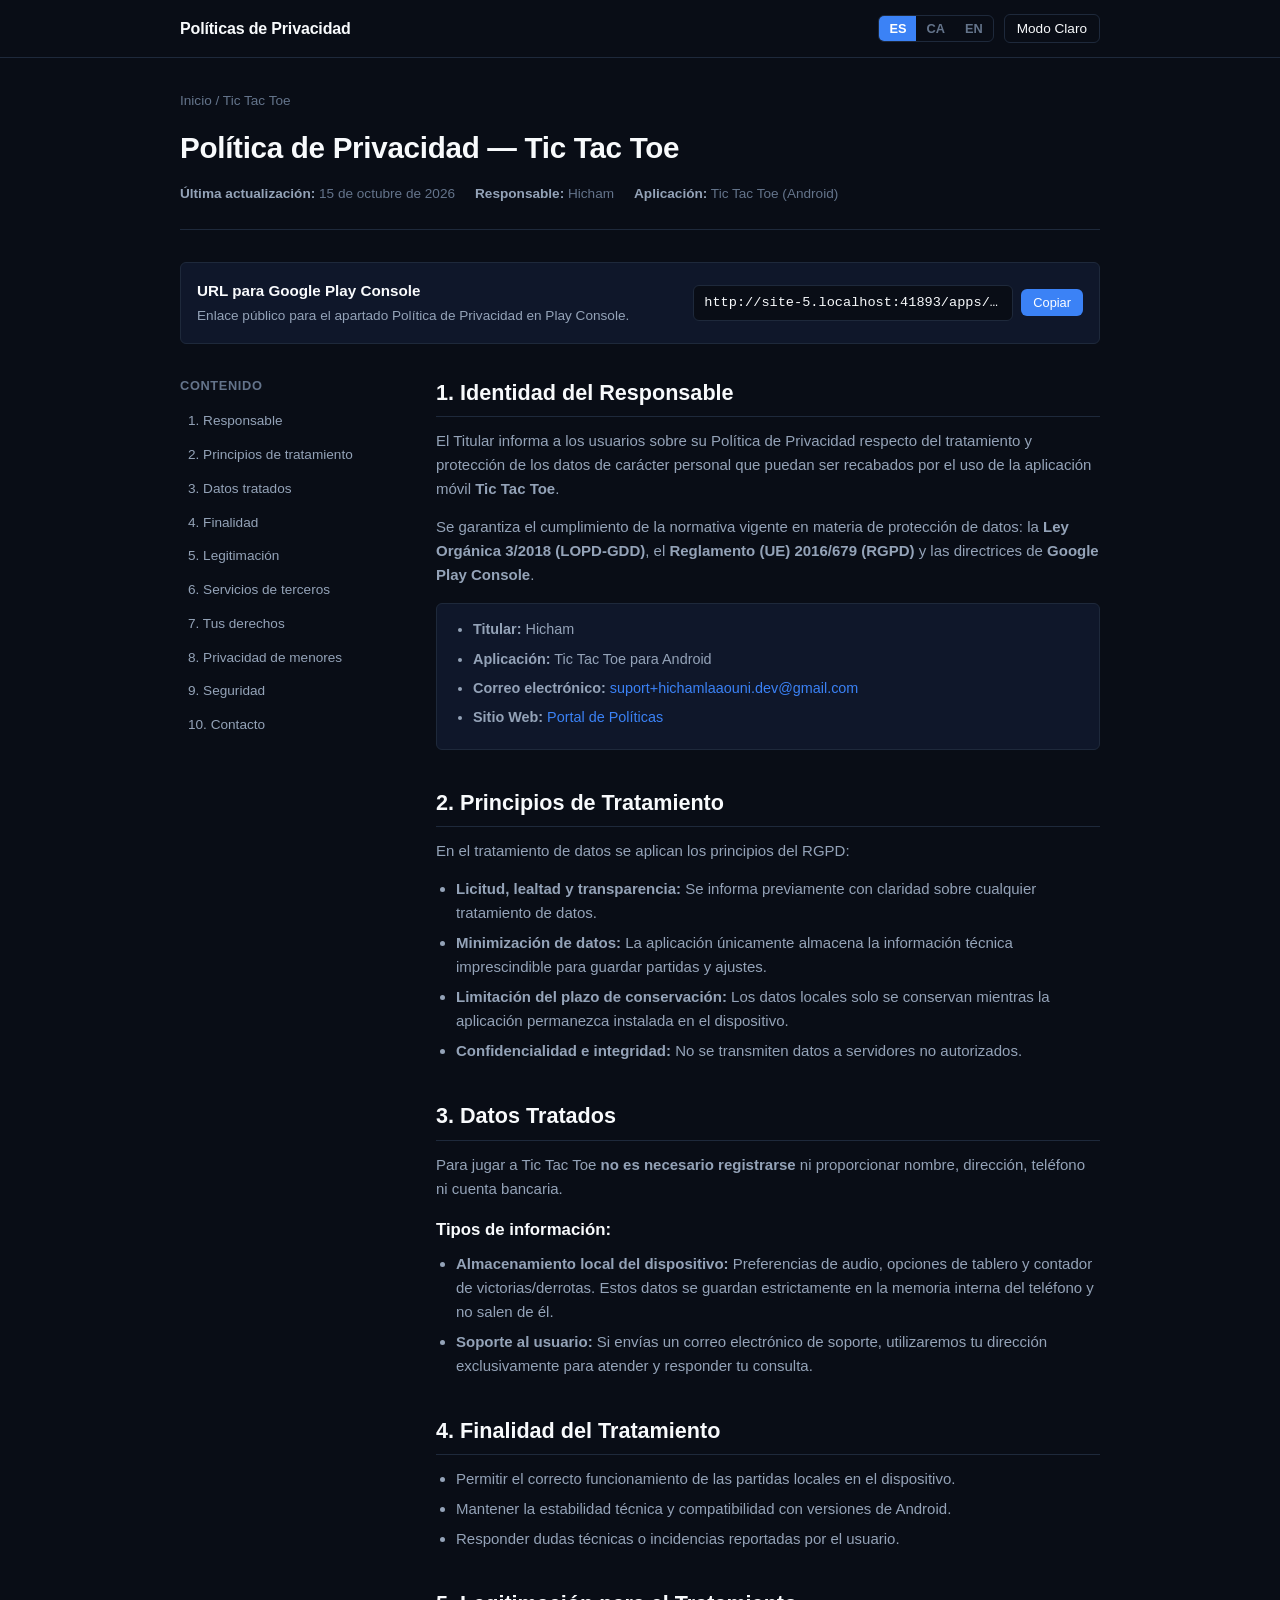
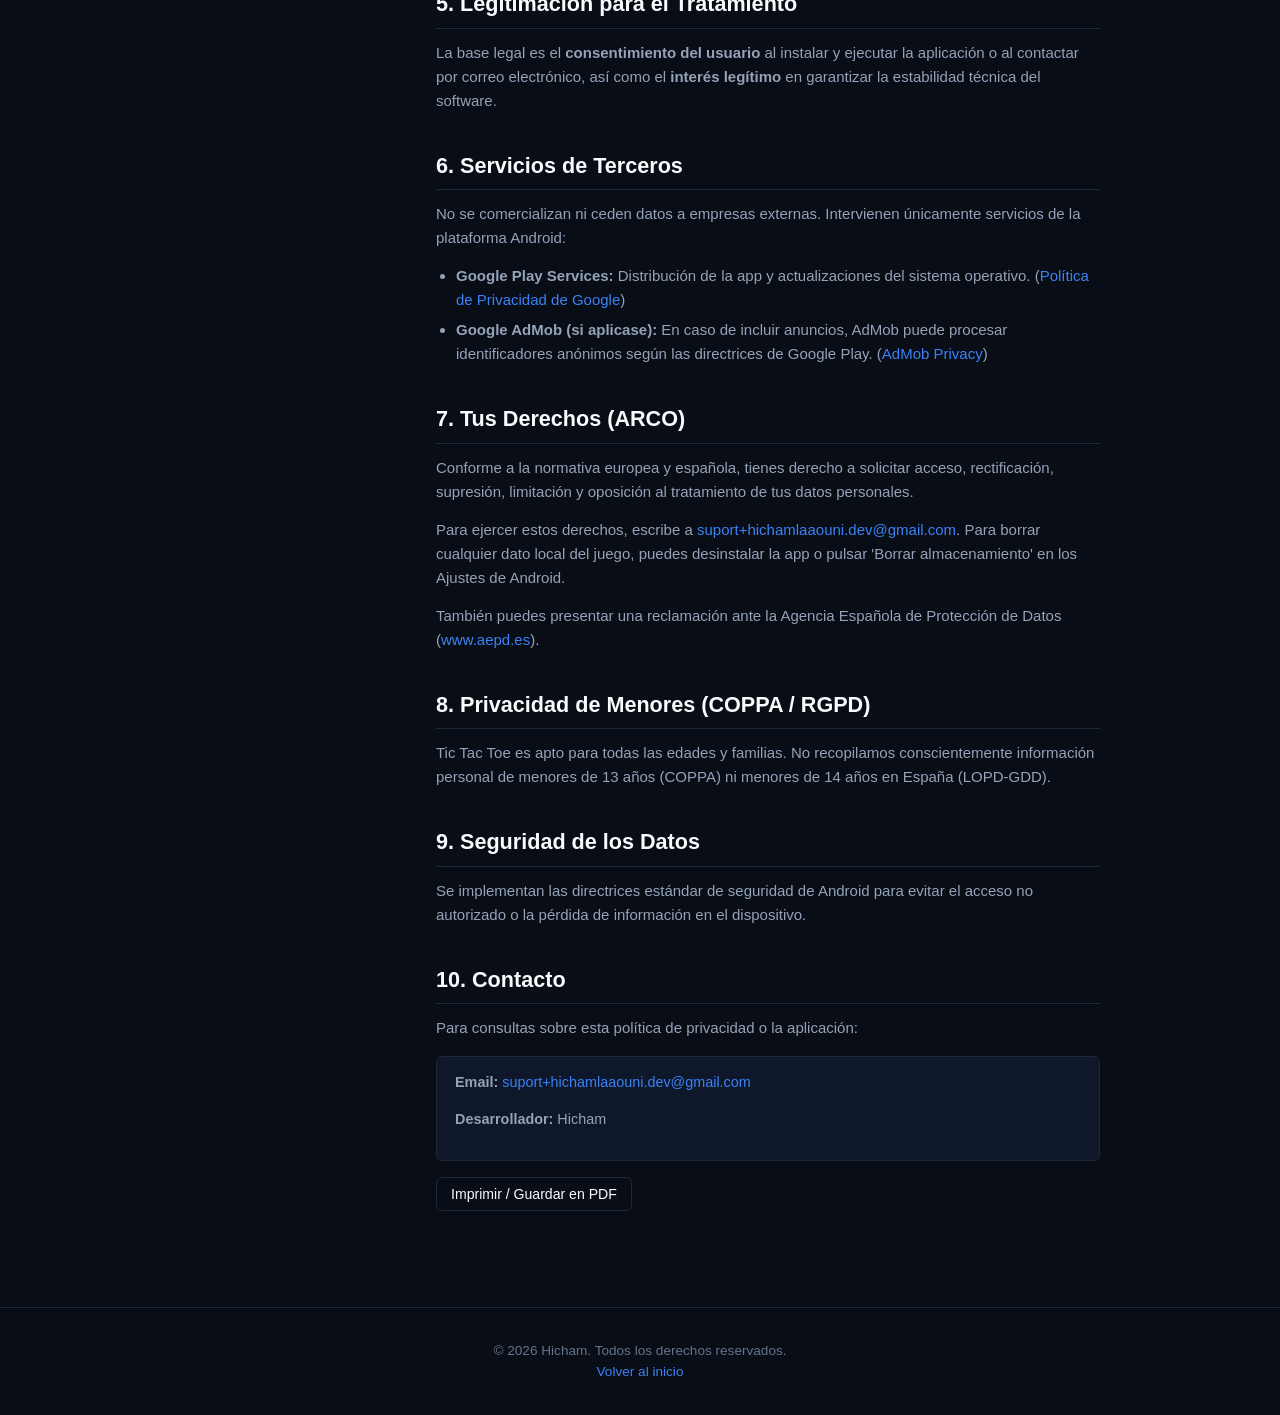
==== commit d7c3999e: "feat: shsmap" ====
--- a/apps/tic-tac-toe/index.html
+++ b/apps/tic-tac-toe/index.html
@@ -12,12 +12,13 @@
   <!-- Navigation -->
   <header class="navbar">
     <div class="container nav-content">
-      <a href="../../index.html" class="brand-link">
+      <a href="../../index.html" class="brand-link" data-lang-es="Políticas de Privacidad" data-lang-ca="Polítiques de Privacitat" data-lang-en="Privacy Policies">
         Políticas de Privacidad
       </a>
       <div class="nav-actions">
         <div class="lang-selector">
           <button type="button" class="lang-btn active" data-lang="es" onclick="setLanguage('es')">ES</button>
+          <button type="button" class="lang-btn" data-lang="ca" onclick="setLanguage('ca')">CA</button>
           <button type="button" class="lang-btn" data-lang="en" onclick="setLanguage('en')">EN</button>
         </div>
         <button id="theme-toggle-btn" class="control-btn" onclick="toggleTheme()" aria-label="Cambiar tema">
